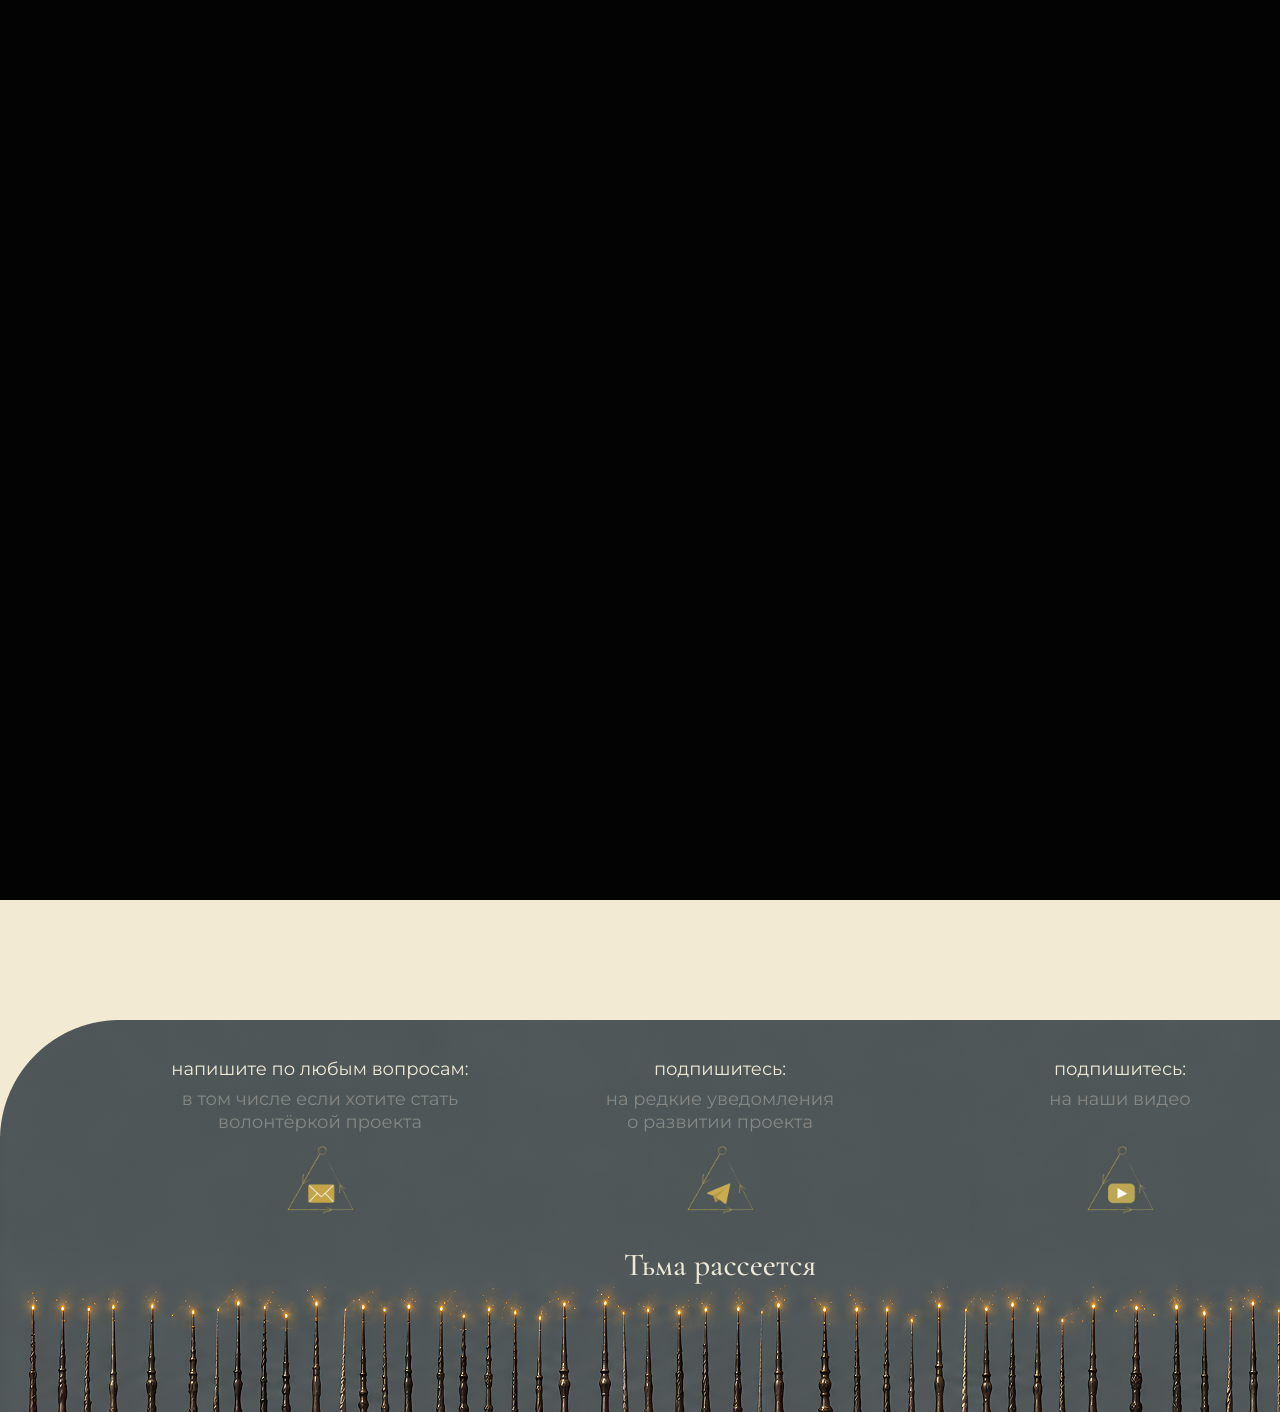
==== index.html @ 14321757 "Add site favicon" ====
<!doctype html>
<html lang="ru">
  <head>
    <meta charset="UTF-8" />
    <meta name="viewport" content="width=device-width, initial-scale=1.0" />
    <link rel="icon" type="image/png" href="./images/favicon.png" />
    <meta
      name="description"
      content="«Тьма рассеется» — просветительский проект о сексуализированном насилии."
    />
    <title>Тьма рассеется</title>
    <script>
      (() => {
        const root = document.documentElement;
        const storageKey = "darkness-disperses:intro-seen";
        const returnFromGuideKey = "darkness-disperses:return-from-guide";
        const reducedMotion = window.matchMedia("(prefers-reduced-motion: reduce)").matches;
        const navigationEntry = performance.getEntriesByType("navigation")[0];
        const isReload = navigationEntry
          ? navigationEntry.type === "reload"
          : performance.navigation?.type === 1;
        let wasShown = false;
        let cameFromGuide = false;
        let hasGuideReturnMarker = false;

        try {
          const referrer = new URL(document.referrer);
          cameFromGuide = !isReload && referrer.pathname.endsWith("/guide.html");
        } catch {
          // Empty or unavailable referrer is fine; the session marker below is the fallback.
        }

        try {
          wasShown = sessionStorage.getItem(storageKey) === "seen";
          hasGuideReturnMarker = sessionStorage.getItem(returnFromGuideKey) === "1";
          sessionStorage.removeItem(returnFromGuideKey);
          sessionStorage.setItem(storageKey, "seen");
        } catch {
          // The intro still works when storage is unavailable.
        }

        const shouldSkipGuideReturn = cameFromGuide || hasGuideReturnMarker;
        const shouldShow = !reducedMotion && !shouldSkipGuideReturn && (isReload || !wasShown);

        if (!shouldShow) {
          return;
        }

        root.classList.add("site-intro-pending", "site-intro-dark");
        window.__siteIntroFallback = window.setTimeout(() => {
          root.classList.remove("site-intro-pending", "site-intro-dark", "site-intro-reveal");
          document.getElementById("site-intro")?.remove();
          document.querySelector(".home-page")?.removeAttribute("inert");
          document.body?.removeAttribute("aria-busy");
        }, 6800);
      })();
    </script>
    <link rel="stylesheet" href="./home.css" />
    <link rel="stylesheet" href="./footer.css" />
  </head>
  <body>
    <div class="site-intro" id="site-intro" aria-hidden="true">
      <div class="site-intro__scene">
        <div class="site-intro__castle site-intro__castle--structure"></div>
        <div class="site-intro__castle site-intro__castle--lights"></div>
        <div class="site-intro__castle site-intro__castle--glow"></div>
      </div>
      <div class="site-intro__lights"></div>
    </div>

    <main class="home-page">
      <section class="home-hero" aria-labelledby="home-title">
        <div class="home-frame">
          <h1 class="home-title" id="home-title">
            <span>Тьма</span>
            <span>рассеется</span>
          </h1>

          <p class="home-subtitle">
            просветительский проект<br />
            о сексуализированном насилии
          </p>

          <p class="home-description">
            Здесь мы собираем полезные материалы для Переживших<br />
            сексуализированное насилие, а в соцсетях создаём контент,<br />
            направленный на борьбу с мифами о насилии
          </p>

          <button
            class="home-site-map collapse-toggle"
            type="button"
            aria-expanded="false"
            aria-controls="home-site-map-panel"
            aria-label="Открыть карту сайта"
            data-expand-label="Открыть карту сайта"
            data-collapse-label="Скрыть карту сайта"
          >
            <span class="home-site-map-label">Открыть карту сайта</span>
            <img
              class="home-site-map-wand"
              src="./images/палочка.png?v=20260713-3"
              alt=""
              aria-hidden="true"
              decoding="async"
            />
          </button>

          <section
            class="home-site-map-section"
            id="home-site-map-panel"
            aria-label="Карта сайта"
            hidden
          >
            <div class="home-site-map-stage">
              <div class="site-map-vertical">
                <img
                  class="site-map-layer site-map-layer-state-1"
                  src="./карта сайта в состоянии 1.png"
                  alt=""
                />
                <img
                  class="site-map-layer site-map-layer-state-2"
                  src="./карта сайта в состоянии 2.png"
                  alt=""
                />
              </div>

              <div class="site-map-horizontal">
                <img
                  class="site-map-layer site-map-layer-state-3"
                  src="./карта сайта в состоянии 3.png"
                  alt=""
                />
                <img
                  class="site-map-layer site-map-layer-state-4"
                  src="./карта сайта в состоянии 4.png"
                  alt=""
                />
              </div>

              <div class="site-map-three" aria-hidden="true">
                <canvas class="site-map-three-canvas"></canvas>
              </div>

              <nav class="site-map-actions" aria-label="Разделы карты сайта">
                <a
                  class="site-map-action site-map-action-primary site-map-action-guide"
                  href="./guide.html"
                >
                  <span class="site-map-action-title">
                    что есть<br />
                    сексуализированное насилие?
                  </span>
                  <span class="site-map-action-list">
                    определение<br />
                    формы<br />
                    подформы<br />
                    контексты
                  </span>
                </a>
                <button
                  class="site-map-action site-map-action-muted site-map-action-answers"
                  type="button"
                  aria-disabled="true"
                  data-site-map-disabled="true"
                >
                  справочник ответов на мифы<br />
                  и обесценивание опыта насилия
                </button>
                <button
                  class="site-map-action site-map-action-muted site-map-action-psychologists"
                  type="button"
                  aria-disabled="true"
                  data-site-map-disabled="true"
                >
                  справочник психологов,<br />
                  работающих с темой насилия
                </button>
                <button
                  class="site-map-action site-map-action-muted site-map-action-organizations"
                  type="button"
                  aria-disabled="true"
                  data-site-map-disabled="true"
                >
                  справочник помогающих<br />
                  организаций
                </button>
                <button
                  class="site-map-action site-map-action-muted site-map-action-test"
                  type="button"
                  aria-disabled="true"
                  data-site-map-disabled="true"
                >
                  тест “а не был ли я насильником?”:<br />
                  рефлексия взрослого человека
                </button>
                <button
                  class="site-map-action site-map-action-muted site-map-action-teachers"
                  type="button"
                  aria-disabled="true"
                  data-site-map-disabled="true"
                >
                  учителям: всё для проведения<br />
                  действительно важного классного часа
                </button>
                <button
                  class="site-map-action site-map-action-muted site-map-action-support-bot"
                  type="button"
                  aria-disabled="true"
                  data-site-map-disabled="true"
                >
                  тг-бот с поддержкой
                </button>
                <button
                  class="site-map-action site-map-action-muted site-map-action-trauma"
                  type="button"
                  aria-disabled="true"
                  data-site-map-disabled="true"
                >
                  к каким последствиям<br />
                  приводит травма насилия?
                </button>
                <button
                  class="site-map-action site-map-action-muted site-map-action-statistics"
                  type="button"
                  aria-disabled="true"
                  data-site-map-disabled="true"
                >
                  визуализация статистики<br />
                  сексуализированного насилия
                </button>
                <button
                  class="site-map-action site-map-action-muted site-map-action-survivors"
                  type="button"
                  aria-disabled="true"
                  data-site-map-disabled="true"
                >
                  обращение<br />
                  к Пережившим насилие
                </button>
              </nav>
            </div>
          </section>
        </div>
      </section>

      <footer class="site-footer" aria-label="Подвал сайта">
        <div class="site-footer-frame">
          <div class="site-footer-columns">
            <section class="site-footer-column" aria-label="Связь с проектом">
              <p class="site-footer-column-title">напишите по любым вопросам:</p>
              <p class="site-footer-column-note">
                в том числе если хотите стать волонтёркой проекта
              </p>
              <span class="site-footer-icon" aria-hidden="true">
                <img
                  class="site-footer-spell"
                  src="./images/элементы подвала/подвал иконка заклинание.png"
                  alt=""
                />
                <img
                  class="site-footer-symbol site-footer-symbol-mail"
                  src="./images/элементы подвала/подвал иконка почта.png"
                  alt=""
                />
              </span>
            </section>

            <section class="site-footer-column" aria-label="Уведомления проекта">
              <p class="site-footer-column-title">подпишитесь:</p>
              <p class="site-footer-column-note">
                на редкие уведомления<br />
                о развитии проекта
              </p>
              <span class="site-footer-icon" aria-hidden="true">
                <img
                  class="site-footer-spell"
                  src="./images/элементы подвала/подвал иконка заклинание.png"
                  alt=""
                />
                <img
                  class="site-footer-symbol site-footer-symbol-telegram"
                  src="./images/элементы подвала/подвал иконка телеграм.png"
                  alt=""
                />
              </span>
            </section>

            <section class="site-footer-column" aria-label="Видео проекта">
              <p class="site-footer-column-title">подпишитесь:</p>
              <p class="site-footer-column-note">на наши видео</p>
              <span class="site-footer-icon" aria-hidden="true">
                <img
                  class="site-footer-spell"
                  src="./images/элементы подвала/подвал иконка заклинание.png"
                  alt=""
                />
                <img
                  class="site-footer-symbol site-footer-symbol-youtube"
                  src="./images/элементы подвала/подвал иконка ютуб.png"
                  alt=""
                />
              </span>
            </section>
          </div>

          <p class="site-footer-signature">Тьма рассеется</p>
        </div>
      </footer>
    </main>
    <script src="./script.js"></script>
    <script src="./site-map-three.bundle.js?v=state5-feedback-1"></script>
  </body>
</html>
---- home.css ----
@font-face {
  font-family: "Cormorant Unicase Local";
  src: url("./fonts/CormorantUnicase-SemiBold.ttf") format("truetype");
  font-weight: 600;
  font-style: normal;
  font-display: swap;
}

@font-face {
  font-family: "Cormorant Garamond Local";
  src: url("./fonts/CormorantGaramond-Bold.ttf") format("truetype");
  font-weight: 700;
  font-style: normal;
  font-display: swap;
}

@font-face {
  font-family: "Cormorant Garamond Local";
  src: url("./fonts/CormorantGaramond-Medium.ttf") format("truetype");
  font-weight: 500;
  font-style: normal;
  font-display: swap;
}

@font-face {
  font-family: "Cormorant Garamond Local";
  src: url("./fonts/CormorantGaramond-SemiBold.ttf") format("truetype");
  font-weight: 600;
  font-style: normal;
  font-display: swap;
}

@font-face {
  font-family: "Montserrat Light Local";
  src: url("./fonts/Montserrat-Light.ttf") format("truetype");
  font-weight: 300;
  font-style: normal;
  font-display: swap;
}

@font-face {
  font-family: "Montserrat Local";
  src: url("./fonts/Montserrat-Regular.ttf") format("truetype");
  font-weight: 400;
  font-style: normal;
  font-display: swap;
}

@font-face {
  font-family: "Montserrat Local";
  src: url("./fonts/Montserrat-Medium.ttf") format("truetype");
  font-weight: 500;
  font-style: normal;
  font-display: swap;
}

@font-face {
  font-family: "Montserrat Local";
  src: url("./fonts/Montserrat-MediumItalic.ttf") format("truetype");
  font-weight: 500;
  font-style: italic;
  font-display: swap;
}

@font-face {
  font-family: "Montserrat Alternates Local";
  src: url("./fonts/MontserratAlternates-Medium.ttf") format("truetype");
  font-weight: 500;
  font-style: normal;
  font-display: swap;
}

:root {
  --home-bg: #f2ead2;
  --home-blue: #3f7e98;
  --home-gold: #bea753;
  --home-text: #46555a;
  --home-frame: 1440px;
  --home-gutter: 100px;
  --home-section-gap: 120px;
  --site-scrollbar-track: #f2ead2;
  --site-scrollbar-thumb: #c6bea0;
  --site-scrollbar-thumb-hover: #c6b365;
  --font-title: "Cormorant Unicase Local", "Cormorant Unicase", Georgia, serif;
  --font-body: "Montserrat Local", Montserrat, Arial, sans-serif;
  --font-subtitle: "Montserrat Light Local", Montserrat, Arial, sans-serif;
}

* {
  box-sizing: border-box;
}

html,
body {
  min-height: 100%;
  margin: 0;
}

html {
  scrollbar-gutter: stable;
}

@supports (-moz-appearance: none) {
  html {
    scrollbar-color: var(--site-scrollbar-thumb) var(--site-scrollbar-track);
    scrollbar-width: thin;
  }
}

::-webkit-scrollbar {
  width: 12px;
  height: 12px;
}

::-webkit-scrollbar-track {
  background: var(--site-scrollbar-track);
}

::-webkit-scrollbar-thumb {
  background: var(--site-scrollbar-thumb);
  background-clip: content-box;
  border: 3px solid var(--site-scrollbar-track);
  border-radius: 999px;
  background-color: var(--site-scrollbar-thumb);
}

::-webkit-scrollbar-thumb:hover,
::-webkit-scrollbar-thumb:active {
  background: var(--site-scrollbar-thumb-hover);
  background-clip: content-box;
  background-color: var(--site-scrollbar-thumb-hover);
}

body {
  min-width: var(--home-frame);
  background-color: var(--home-bg);
  color: var(--home-text);
  text-rendering: geometricPrecision;
}

html.site-intro-pending {
  overflow-x: hidden;
  overflow-y: scroll;
}

html.site-intro-pending body {
  overflow: hidden;
}

html.site-intro-dark,
html.site-intro-dark body {
  background-color: #030403;
  background-image: none;
}

html.site-intro-dark {
  --site-scrollbar-track: #030403;
  --site-scrollbar-thumb: #030403;
  --site-scrollbar-thumb-hover: #030403;
}

html.site-intro-reveal,
html.site-intro-reveal body {
  background-color: #8a8578;
  background-image: none;
}

html.site-intro-reveal {
  --site-scrollbar-track: #8a8578;
  --site-scrollbar-thumb: #797150;
  --site-scrollbar-thumb-hover: #8a7e59;
}

html.site-intro-dark::-webkit-scrollbar-track {
  background: #030403;
}

html.site-intro-dark::-webkit-scrollbar-thumb {
  border-color: #030403;
  background: #030403;
  background-color: #030403;
}

html.site-intro-reveal::-webkit-scrollbar-track {
  background: #8a8578;
}

html.site-intro-reveal::-webkit-scrollbar-thumb {
  border-color: #8a8578;
  background: #797150;
  background-color: #797150;
}

html.site-intro-reveal::-webkit-scrollbar-thumb:hover,
html.site-intro-reveal::-webkit-scrollbar-thumb:active {
  background: #8a7e59;
  background-color: #8a7e59;
}

.site-intro {
  --intro-castle-image: none;
  position: fixed;
  inset: 0;
  z-index: 2147483000;
  display: none;
  overflow: hidden;
  background-color: #030403;
  isolation: isolate;
  opacity: 1;
  overscroll-behavior: contain;
  pointer-events: auto;
  touch-action: none;
  -webkit-backdrop-filter: brightness(0.28) saturate(0.76);
  backdrop-filter: brightness(0.28) saturate(0.76);
  transition:
    -webkit-backdrop-filter 1600ms ease,
    backdrop-filter 1600ms ease,
    background-color 340ms ease,
    opacity 1100ms cubic-bezier(0.22, 0.65, 0.2, 1);
}

.site-intro::before,
.site-intro::after {
  position: absolute;
  inset: 0;
  pointer-events: none;
  content: "";
}

.site-intro::before {
  z-index: 2;
  background:
    radial-gradient(circle at 50% 54%, transparent 22%, rgba(1, 2, 1, 0.28) 62%),
    linear-gradient(rgba(2, 3, 2, 0.36), rgba(2, 3, 2, 0.58));
  opacity: 0.98;
  transition: opacity 1100ms ease;
}

.site-intro::after {
  z-index: 4;
  background:
    radial-gradient(circle at 50% 54%, rgba(255, 226, 158, 0.62), transparent 36%),
    radial-gradient(circle at 50% 54%, rgba(225, 160, 54, 0.36), transparent 66%),
    rgba(222, 161, 68, 0.16);
  filter: blur(0);
  opacity: 0;
  transform: scale(0.72);
  transition:
    filter 1300ms ease,
    opacity 1200ms ease,
    transform 1900ms cubic-bezier(0.18, 0.65, 0.22, 1);
}

html.site-intro-pending .site-intro {
  display: block;
}

.site-intro__scene,
.site-intro__castle {
  position: absolute;
  inset: 0;
}

.site-intro__scene {
  z-index: 1;
  opacity: 1;
  transform: scale(1.012);
  transition:
    filter 1000ms ease,
    opacity 620ms ease,
    transform 3600ms cubic-bezier(0.2, 0.6, 0.2, 1);
}

.site-intro__castle {
  background-image: var(--intro-castle-image);
  background-position: center 52%;
  background-repeat: no-repeat;
  background-size: cover;
  opacity: 0;
  will-change: filter, opacity;
}

.site-intro__castle--structure {
  filter: brightness(0.4) contrast(1.08) saturate(0.76);
  transition:
    filter 1000ms ease,
    opacity 1200ms cubic-bezier(0.2, 0.72, 0.26, 1);
}

.site-intro__castle--lights {
  filter: brightness(0.84) contrast(1.32) saturate(1.16);
  mix-blend-mode: screen;
  transition:
    filter 1000ms ease,
    opacity 1000ms ease;
}

.site-intro__castle--glow {
  filter: blur(5px) brightness(1.02) contrast(1.4) saturate(1.26);
  mix-blend-mode: screen;
  transform: scale(1.006);
  transition:
    filter 1000ms ease,
    opacity 1000ms ease;
}

.site-intro.is-phase-2 .site-intro__castle--structure {
  opacity: 0.32;
}

.site-intro.is-phase-3 .site-intro__castle--structure {
  filter: brightness(0.64) contrast(1.07) saturate(0.82);
  opacity: 0.76;
}

.site-intro.is-phase-3 .site-intro__castle--lights {
  opacity: 0.16;
}

.site-intro.is-phase-4 .site-intro__castle--structure {
  filter: brightness(0.92) contrast(1.04) saturate(0.94);
  opacity: 0.98;
}

.site-intro.is-phase-4 .site-intro__castle--lights {
  opacity: 0.3;
}

.site-intro.is-phase-4 .site-intro__castle--glow {
  opacity: 0.1;
}

.site-intro.is-phase-3::before {
  opacity: 0.68;
}

.site-intro.is-phase-4::before {
  opacity: 0.12;
}

.site-intro.is-scene-fading .site-intro__scene,
.site-intro.is-scene-fading .site-intro__lights {
  opacity: 0;
}

.site-intro.is-home-dimmed {
  background-color: rgba(3, 4, 3, 0);
}

.site-intro.is-home-dimmed::before,
.site-intro.is-home-dimmed::after {
  opacity: 0;
}

.site-intro.is-home-brightening {
  -webkit-backdrop-filter: brightness(1) saturate(1);
  backdrop-filter: brightness(1) saturate(1);
}

.site-intro__lights {
  position: absolute;
  inset: 0;
  z-index: 3;
  opacity: 1;
  transition:
    filter 900ms ease,
    opacity 620ms ease;
}

.site-intro__light {
  position: absolute;
  width: var(--light-size);
  height: var(--light-size);
  border-radius: 50%;
  opacity: 0;
  transform: translate3d(0, 3px, 0) scale(0.42);
  transition:
    opacity 520ms ease var(--light-delay),
    transform 650ms cubic-bezier(0.22, 0.72, 0.32, 1) var(--light-delay);
  will-change: opacity, transform;
}

.site-intro__light::before {
  position: absolute;
  inset: 0;
  border-radius: inherit;
  background: #ffe1a0;
  box-shadow:
    0 0 var(--light-glow-near) rgba(255, 208, 107, 0.82),
    0 0 var(--light-glow-far) rgba(238, 174, 65, 0.34);
  content: "";
  opacity: var(--light-opacity-low);
  animation: site-intro-light-breathe var(--light-duration) ease-in-out
    calc(var(--light-delay) + 520ms) infinite alternate;
}

.site-intro.is-phase-1 .site-intro__light[data-phase="1"],
.site-intro.is-phase-2 .site-intro__light[data-phase="2"],
.site-intro.is-phase-3 .site-intro__light[data-phase="3"],
.site-intro.is-phase-4 .site-intro__light[data-phase="4"] {
  opacity: 1;
  transform: translate3d(var(--light-drift-x), var(--light-drift-y), 0) scale(1);
}

@keyframes site-intro-light-breathe {
  from {
    opacity: var(--light-opacity-low);
    transform: scale(0.88);
  }

  to {
    opacity: var(--light-opacity-high);
    transform: scale(1.1);
  }
}

@media (max-width: 700px) and (orientation: portrait) {
  .site-intro__castle {
    background-position: center;
    background-size: 185vw auto;
  }

  .site-intro::after {
    background:
      radial-gradient(circle at 50% 50%, rgba(255, 226, 158, 0.56), transparent 31%),
      radial-gradient(circle at 50% 50%, rgba(225, 160, 54, 0.3), transparent 58%),
      rgba(222, 161, 68, 0.13);
  }
}

.home-page,
.home-hero {
  min-height: 100vh;
}

.home-page {
  display: flex;
  flex-direction: column;
  row-gap: var(--home-section-gap);
  background-color: var(--home-bg);
  background-image: url("./images/bg-grain.png");
  background-repeat: repeat-y;
  background-position: top center;
  background-size: 100% auto;
}

.home-hero {
  position: relative;
  width: 100%;
  overflow: hidden;
}

.home-frame {
  position: relative;
  display: block;
  width: var(--home-frame);
  min-height: 100vh;
  margin: 0 auto;
  padding: 0 var(--home-gutter);
}

.home-title,
.home-subtitle,
.home-description,
.home-site-map {
  position: absolute;
  margin: 0;
  letter-spacing: 0;
}

.home-title {
  top: 128px;
  left: 120px;
  color: var(--home-gold);
  font-family: var(--font-title);
  font-size: 117px;
  font-weight: 600;
  line-height: 1.04;
  text-transform: uppercase;
}

.home-title span {
  display: block;
}

.home-subtitle {
  top: 298px;
  left: 828px;
  color: var(--home-text);
  font-family: var(--font-body);
  font-size: 24px;
  font-weight: 400;
  line-height: 1.2;
}

.home-description {
  top: 454px;
  left: 120px;
  color: var(--home-text);
  font-family: var(--font-subtitle);
  font-size: 26px;
  font-weight: 300;
  line-height: 1.16;
}

.home-site-map {
  top: 659px;
  left: 120px;
  display: inline-flex;
  align-items: center;
  gap: 12px;
  padding: 0;
  border: 0;
  appearance: none;
  background: transparent;
  color: var(--home-gold);
  cursor: pointer;
  font-family: var(--font-body);
  font-size: 24px;
  font-style: italic;
  font-weight: 400;
  line-height: 1.2;
  text-align: left;
}

.home-site-map-wand {
  display: block;
  flex: 0 0 auto;
  width: 60px;
  height: auto;
  pointer-events: none;
  transform: translateY(-3px);
  transform-origin: 50% 50%;
  animation: home-site-map-wand-pulse 3s ease-in-out infinite;
  will-change: transform;
}

.home-site-map:hover {
  color: #a99345;
}

.home-site-map:focus-visible {
  border-radius: 2px;
  outline: 2px solid var(--home-gold);
  outline-offset: 7px;
}

@keyframes home-site-map-wand-pulse {
  0%,
  100% {
    transform: translateY(-3px) scale(1);
  }

  50% {
    transform: translateY(-3px) scale(1.07);
  }
}

.home-hero.is-site-map-open .home-frame {
  min-height: 1360px;
}

.home-site-map-section {
  position: absolute;
  top: 720px;
  left: 120px;
  right: 120px;
  height: 830px;
  opacity: 0;
  transform: translate3d(0, 18px, 0);
  transition:
    opacity 360ms ease,
    transform 520ms cubic-bezier(0.2, 0.72, 0.2, 1);
}

.home-site-map-section[hidden] {
  display: none;
}

.home-site-map-section.is-open {
  opacity: 1;
  transform: translate3d(0, 0, 0);
}

.home-site-map-stage {
  position: relative;
  width: 100%;
  height: 100%;
  isolation: isolate;
}

.site-map-vertical,
.site-map-horizontal {
  position: absolute;
  left: 50%;
  transform: translateX(-50%);
}

.site-map-vertical {
  top: 0;
  z-index: 2;
  width: 430px;
  aspect-ratio: 970 / 1621;
  filter: drop-shadow(0 20px 28px rgba(71, 54, 27, 0.24));
  opacity: 1;
  transition:
    filter 520ms ease,
    opacity 420ms ease,
    transform 820ms cubic-bezier(0.2, 0.7, 0.2, 1);
}

.site-map-horizontal {
  top: 100px;
  z-index: 3;
  width: 100%;
  max-width: 1219px;
  aspect-ratio: 1219 / 444;
  opacity: 0;
  perspective: 1600px;
  pointer-events: none;
  transition: opacity 220ms ease;
}

.site-map-layer {
  position: absolute;
  inset: 0;
  display: block;
  width: 100%;
  height: 100%;
  user-select: none;
  pointer-events: none;
}

.site-map-layer-state-1,
.site-map-layer-state-2 {
  object-fit: contain;
}

.site-map-layer-state-1 {
  z-index: 1;
}

.site-map-layer-state-2 {
  z-index: 2;
  opacity: 0;
}

.site-map-layer-state-4 {
  z-index: 4;
  object-fit: contain;
  opacity: 0;
}

.home-site-map-section.is-state-three .site-map-vertical,
.home-site-map-section.is-state-four-revealing .site-map-vertical,
.home-site-map-section.is-complete .site-map-vertical {
  opacity: 0;
}

.home-site-map-section.is-state-three .site-map-horizontal,
.home-site-map-section.is-state-four-revealing .site-map-horizontal,
.home-site-map-section.is-complete .site-map-horizontal {
  opacity: 1;
}

.home-site-map-section.is-complete .site-map-layer-state-4 {
  animation: none;
  clip-path: none;
  opacity: 1;
}

.home-site-map-section {
  --site-map-height: 470px;
  --site-map-vertical-width: 282px;
  --site-map-state-3-width: calc(100vw - 4px);
  --site-map-state-4-width: calc(100vw - 4px);
  --site-map-state-2-image: url("./карта сайта в состоянии 2.png");
  --site-map-ink-duration: 1300ms;
  --site-map-flap-duration: 1900ms;
  --site-map-three-overscan-x: clamp(120px, 12vw, 260px);
  --site-map-three-overscan-y: 160px;
  --site-map-final-ink-duration: 900ms;
  left: 0;
  right: 0;
  height: 530px;
}

.home-site-map-stage {
  perspective: 1600px;
  perspective-origin: 50% 45%;
}

.site-map-vertical,
.site-map-horizontal,
.site-map-three {
  position: absolute;
  top: 0;
  left: 50%;
  transform: translateX(-50%);
}

.site-map-vertical {
  width: var(--site-map-vertical-width);
  height: var(--site-map-height);
  aspect-ratio: auto;
  overflow: visible;
}

.site-map-vertical::after {
  position: absolute;
  inset: -4% -13%;
  z-index: 3;
  background:
    radial-gradient(ellipse at 50% 52%, rgba(108, 67, 24, 0.24), transparent 26%),
    linear-gradient(90deg, transparent 32%, rgba(68, 39, 12, 0.34), transparent 68%);
  filter: blur(13px);
  opacity: 0;
  mix-blend-mode: multiply;
  pointer-events: none;
  content: "";
}

.site-map-horizontal {
  z-index: 1;
  width: var(--site-map-state-4-width);
  max-width: none;
  height: var(--site-map-height);
  aspect-ratio: auto;
  perspective: none;
  transition: opacity 320ms ease;
}

.site-map-layer {
  inset: auto;
  top: 0;
  left: 0;
}

.site-map-layer-state-1,
.site-map-layer-state-2 {
  width: 100%;
  height: 100%;
  object-fit: fill;
}

.site-map-layer-state-3 {
  z-index: 1;
  left: 50%;
  width: var(--site-map-state-3-width);
  height: var(--site-map-height);
  object-fit: fill;
  opacity: 0;
  transform: translateX(-50%);
}

.site-map-layer-state-4 {
  z-index: 2;
  width: var(--site-map-state-4-width);
  height: var(--site-map-height);
  object-fit: fill;
  opacity: 0;
}

.site-map-three {
  z-index: 4;
  top: calc(-1 * var(--site-map-three-overscan-y));
  width: calc(var(--site-map-state-3-width) + (var(--site-map-three-overscan-x) * 2));
  height: calc(var(--site-map-height) + (var(--site-map-three-overscan-y) * 2));
  opacity: 0;
  pointer-events: none;
  transition: opacity 120ms ease;
}

.site-map-three-canvas {
  display: block;
  width: 100%;
  height: 100%;
}

.site-map-actions {
  position: absolute;
  top: 0;
  left: 50%;
  z-index: 7;
  width: var(--site-map-state-4-width);
  height: var(--site-map-height);
  opacity: 0;
  pointer-events: none;
  transform: translateX(-50%);
}

.site-map-action {
  position: absolute;
  display: flex;
  align-items: center;
  justify-content: center;
  margin: 0;
  padding: 5px 16px 6px;
  border: 1.5px solid currentColor;
  border-radius: 999px;
  appearance: none;
  background:
    linear-gradient(135deg, rgba(255, 255, 255, 0.14), rgba(255, 236, 162, 0.04)),
    rgba(91, 78, 42, 0.26);
  box-shadow:
    inset 0 1px 0 rgba(255, 255, 255, 0.22),
    inset 0 -14px 22px rgba(72, 58, 28, 0.1),
    0 8px 18px rgba(50, 35, 12, 0.12);
  color: rgba(255, 236, 162, 0.68);
  font-family: var(--font-body);
  font-size: clamp(12px, 1.05vw, 16px);
  font-style: italic;
  font-weight: 500;
  line-height: 1.03;
  letter-spacing: 0;
  text-align: center;
  text-decoration: none;
  text-shadow: 0 1px 4px rgba(64, 42, 14, 0.28);
  white-space: normal;
  opacity: 0;
  overflow: hidden;
  transform: translate3d(0, 10px, 0) scale(0.96);
  filter: blur(5px);
  backdrop-filter: blur(7px) saturate(1.24);
  -webkit-backdrop-filter: blur(7px) saturate(1.24);
  user-select: none;
}

.site-map-action::before {
  position: absolute;
  inset: 1px;
  border-radius: inherit;
  background:
    linear-gradient(160deg, rgba(255, 255, 255, 0.28), transparent 38%),
    radial-gradient(ellipse at 50% 0%, rgba(255, 255, 255, 0.25), transparent 58%);
  opacity: 0.72;
  pointer-events: none;
  content: "";
}

.site-map-action-primary {
  flex-direction: column;
  row-gap: 3px;
  padding: 10px 22px 12px;
  background:
    linear-gradient(135deg, rgba(255, 255, 255, 0.25), rgba(205, 238, 136, 0.12)),
    rgba(102, 122, 58, 0.5);
  color: #d8f58a;
  font-size: clamp(13px, 1.1vw, 17px);
  line-height: 1.04;
  box-shadow:
    inset 0 1px 0 rgba(255, 255, 255, 0.42),
    inset 0 -24px 28px rgba(96, 74, 25, 0.16),
    0 12px 28px rgba(50, 35, 12, 0.2);
}

.site-map-action-title,
.site-map-action-list {
  position: relative;
  z-index: 1;
  display: block;
}

.site-map-action-list {
  margin-top: 4px;
}

.site-map-action-muted {
  cursor: default;
}

.site-map-action-primary:hover {
  background:
    linear-gradient(135deg, rgba(255, 255, 255, 0.32), rgba(205, 238, 136, 0.18)),
    rgba(113, 136, 64, 0.56);
  box-shadow:
    inset 0 1px 0 rgba(255, 255, 255, 0.46),
    inset 0 -24px 28px rgba(52, 78, 26, 0.13),
    0 14px 31px rgba(38, 55, 24, 0.22);
}

.site-map-action-primary:focus-visible {
  outline: 2px solid #d8f58a;
  outline-offset: 5px;
}

.site-map-action-guide {
  top: 41.4%;
  left: 5.1%;
  width: 22.9%;
  height: 27%;
}

.site-map-action-answers {
  top: 27.2%;
  left: 36.8%;
  width: 22.35%;
  height: 9.9%;
}

.site-map-action-psychologists {
  top: 10.8%;
  left: 53.2%;
  width: 20.8%;
  height: 9.9%;
}

.site-map-action-organizations {
  top: 19.8%;
  left: 78%;
  width: 17.95%;
  height: 9.9%;
}

.site-map-action-test {
  top: 37.3%;
  left: 63.4%;
  width: 23.45%;
  height: 9.9%;
}

.site-map-action-teachers {
  top: 51.7%;
  left: 42.3%;
  width: 26.75%;
  height: 9.9%;
}

.site-map-action-support-bot {
  top: calc(79.1% - 60px);
  left: calc(35% + 45px);
  width: 18%;
  height: 9.9%;
}

.site-map-action-trauma {
  top: 63.2%;
  left: 73.6%;
  width: 18.45%;
  height: 9.9%;
}

.site-map-action-statistics {
  top: calc(79.1% + 12px);
  left: calc(54.8% + 20px);
  width: 21%;
  height: 9.9%;
}

.site-map-action-survivors {
  top: 79.1%;
  left: 80.4%;
  width: 17.95%;
  height: 9.9%;
}

.home-site-map-section.is-state-two-revealing .site-map-layer-state-2 {
  -webkit-mask-image:
    radial-gradient(ellipse at center, #000 0%, #000 20%, transparent 62%),
    radial-gradient(ellipse at center, #000 0%, #000 24%, transparent 66%),
    radial-gradient(ellipse at center, #000 0%, #000 18%, transparent 58%),
    linear-gradient(90deg, transparent 0%, #000 28%, #000 72%, transparent 100%);
  -webkit-mask-position: 50% 18%, 50% 52%, 50% 82%, 50% 50%;
  -webkit-mask-repeat: no-repeat;
  mask-image:
    radial-gradient(ellipse at center, #000 0%, #000 20%, transparent 62%),
    radial-gradient(ellipse at center, #000 0%, #000 24%, transparent 66%),
    radial-gradient(ellipse at center, #000 0%, #000 18%, transparent 58%),
    linear-gradient(90deg, transparent 0%, #000 28%, #000 72%, transparent 100%);
  mask-position: 50% 18%, 50% 52%, 50% 82%, 50% 50%;
  mask-repeat: no-repeat;
  animation: site-map-ink-reveal-vertical var(--site-map-ink-duration)
    cubic-bezier(0.18, 0.72, 0.16, 1) forwards;
}

.home-site-map-section.is-state-two-revealing .site-map-vertical::after {
  animation: site-map-ink-haze var(--site-map-ink-duration)
    cubic-bezier(0.18, 0.72, 0.16, 1) forwards;
}

.home-site-map-section.is-state-two-complete .site-map-layer-state-2 {
  animation: none;
  clip-path: none;
  filter: none;
  -webkit-mask-image: none;
  mask-image: none;
  opacity: 1;
}

.home-site-map-section.is-flap-opening .site-map-vertical,
.home-site-map-section.is-state-three .site-map-vertical,
.home-site-map-section.is-state-four-revealing .site-map-vertical,
.home-site-map-section.is-complete .site-map-vertical {
  opacity: 0;
}

.home-site-map-section.is-flap-opening .site-map-horizontal,
.home-site-map-section.is-state-three .site-map-horizontal,
.home-site-map-section.is-state-four-revealing .site-map-horizontal,
.home-site-map-section.is-complete .site-map-horizontal {
  opacity: 1;
}

.home-site-map-section.is-state-three .site-map-layer-state-3,
.home-site-map-section.is-state-four-revealing .site-map-layer-state-3,
.home-site-map-section.is-complete .site-map-layer-state-3 {
  opacity: 1;
}

.home-site-map-section.is-flap-opening .site-map-layer-state-3 {
  animation: none;
  opacity: 0;
}

.home-site-map-section.is-flap-opening .site-map-three {
  opacity: 1;
}

.home-site-map-section.is-state-four-revealing .site-map-layer-state-4 {
  -webkit-mask-image:
    radial-gradient(ellipse at center, #000 0%, #000 22%, transparent 64%),
    radial-gradient(ellipse at center, #000 0%, #000 16%, transparent 56%),
    radial-gradient(ellipse at center, #000 0%, #000 18%, transparent 58%),
    linear-gradient(90deg, transparent 0%, #000 24%, #000 76%, transparent 100%);
  -webkit-mask-position: 50% 50%, 47% 34%, 54% 66%, 50% 50%;
  -webkit-mask-repeat: no-repeat;
  mask-image:
    radial-gradient(ellipse at center, #000 0%, #000 22%, transparent 64%),
    radial-gradient(ellipse at center, #000 0%, #000 16%, transparent 56%),
    radial-gradient(ellipse at center, #000 0%, #000 18%, transparent 58%),
    linear-gradient(90deg, transparent 0%, #000 24%, #000 76%, transparent 100%);
  mask-position: 50% 50%, 47% 34%, 54% 66%, 50% 50%;
  mask-repeat: no-repeat;
  animation: site-map-ink-reveal-horizontal var(--site-map-final-ink-duration)
    cubic-bezier(0.2, 0.72, 0.16, 1) forwards;
}

.home-site-map-section.is-state-five-revealing .site-map-actions,
.home-site-map-section.is-state-five .site-map-actions {
  opacity: 1;
  pointer-events: auto;
}

.home-site-map-section.is-state-five-revealing .site-map-action {
  animation: site-map-action-reveal 640ms cubic-bezier(0.2, 0.76, 0.2, 1)
    forwards;
}

.home-site-map-section.is-state-five .site-map-action {
  opacity: 1;
  transform: none;
  filter: none;
}

.site-map-action.is-denied {
  animation: site-map-action-denied 420ms cubic-bezier(0.36, 0.07, 0.19, 0.97);
}

@keyframes site-map-ink-haze {
  0% {
    opacity: 0;
    transform: scaleX(0.02);
  }

  36% {
    opacity: 0.62;
    transform: scaleX(0.26);
  }

  70% {
    opacity: 0.34;
    transform: scaleX(0.86);
  }

  100% {
    opacity: 0;
    transform: scaleX(1.08);
  }
}

@keyframes site-map-action-reveal {
  0% {
    opacity: 0;
    transform: translate3d(0, 8px, 0) scale(0.98);
    filter: blur(5px);
  }

  70% {
    opacity: 0.84;
    transform: translate3d(0, 1px, 0) scale(0.995);
    filter: blur(1px);
  }

  100% {
    opacity: 1;
    transform: none;
    filter: none;
  }
}

@keyframes site-map-action-denied {
  0%,
  100% {
    transform: translateX(0);
  }

  18% {
    transform: translateX(-7px);
  }

  34% {
    transform: translateX(6px);
  }

  50% {
    transform: translateX(-5px);
  }

  66% {
    transform: translateX(4px);
  }

  82% {
    transform: translateX(-2px);
  }
}

.home-site-map-section.is-complete .site-map-layer-state-4 {
  -webkit-mask-image: none;
  mask-image: none;
}

@keyframes site-map-ink-reveal-vertical {
  0% {
    -webkit-mask-size: 2.4% 12%, 3% 18%, 2.4% 12%, 1.2% 100%;
    mask-size: 2.4% 12%, 3% 18%, 2.4% 12%, 1.2% 100%;
    filter: blur(7px) saturate(0.7);
    opacity: 0;
  }

  24% {
    -webkit-mask-size: 14% 34%, 19% 54%, 15% 34%, 10% 100%;
    mask-size: 14% 34%, 19% 54%, 15% 34%, 10% 100%;
    filter: blur(4px) saturate(0.84);
    opacity: 0.58;
  }

  50% {
    -webkit-mask-size: 44% 58%, 58% 88%, 42% 62%, 38% 106%;
    mask-size: 44% 58%, 58% 88%, 42% 62%, 38% 106%;
    filter: blur(2px) saturate(0.96);
    opacity: 0.88;
  }

  78% {
    -webkit-mask-size: 98% 86%, 112% 124%, 96% 86%, 90% 112%;
    mask-size: 98% 86%, 112% 124%, 96% 86%, 90% 112%;
    filter: blur(0.8px) saturate(1);
    opacity: 1;
  }

  100% {
    -webkit-mask-size: 130% 120%, 142% 150%, 130% 120%, 116% 120%;
    mask-size: 130% 120%, 142% 150%, 130% 120%, 116% 120%;
    filter: blur(0);
    opacity: 1;
  }
}

@keyframes site-map-ink-reveal-horizontal {
  0% {
    -webkit-mask-size: 2% 42%, 2% 30%, 2% 34%, 1.4% 100%;
    mask-size: 2% 42%, 2% 30%, 2% 34%, 1.4% 100%;
    filter: blur(7px) saturate(0.76);
    opacity: 0;
  }

  32% {
    -webkit-mask-size: 22% 82%, 20% 58%, 25% 64%, 18% 108%;
    mask-size: 22% 82%, 20% 58%, 25% 64%, 18% 108%;
    filter: blur(3px) saturate(0.9);
    opacity: 0.72;
  }

  66% {
    -webkit-mask-size: 72% 124%, 66% 86%, 76% 94%, 66% 116%;
    mask-size: 72% 124%, 66% 86%, 76% 94%, 66% 116%;
    filter: blur(1px) saturate(1);
    opacity: 0.96;
  }

  100% {
    -webkit-mask-size: 124% 148%, 118% 120%, 126% 124%, 112% 124%;
    mask-size: 124% 148%, 118% 120%, 126% 124%, 112% 124%;
    filter: blur(0);
    opacity: 1;
  }
}

@media (prefers-reduced-motion: reduce) {
  *,
  *::before,
  *::after {
    scroll-behavior: auto !important;
  }

  .site-intro {
    display: none !important;
    transition: none;
  }

  .site-intro::before,
  .site-intro::after,
  .site-intro__lights {
    transition: none;
  }

  .site-intro__light,
  .site-intro__light::before {
    animation: none;
  }

  .home-site-map-wand {
    animation: none;
    transform: translateY(-3px);
  }

  .home-site-map-section,
  .site-map-vertical,
  .site-map-vertical::after,
  .site-map-horizontal,
  .site-map-three,
  .site-map-three-canvas,
  .site-map-actions,
  .site-map-action,
  .site-map-action::before,
  .site-map-layer {
    animation: none !important;
    transition: none !important;
  }

  .home-site-map-section.is-open .site-map-vertical,
  .home-site-map-section.is-open .site-map-layer-state-2 {
    opacity: 0;
  }

  .home-site-map-section.is-open .site-map-horizontal,
  .home-site-map-section.is-open .site-map-layer-state-3,
  .home-site-map-section.is-open .site-map-layer-state-4,
  .home-site-map-section.is-open .site-map-actions,
  .home-site-map-section.is-open .site-map-action {
    filter: none;
    opacity: 1;
    transform: none;
  }

  .home-site-map-section.is-open .site-map-actions {
    pointer-events: auto;
  }

  .home-site-map-section.is-open .site-map-layer-state-4 {
    clip-path: none;
  }

  .home-site-map-section.is-open .site-map-three {
    opacity: 0;
  }
}
---- footer.css ----
@font-face {
  font-family: "Site Footer Montserrat";
  src: url("./fonts/Montserrat-Regular.ttf") format("truetype");
  font-weight: 400;
  font-style: normal;
  font-display: swap;
}

@font-face {
  font-family: "Site Footer Cormorant";
  src: url("./fonts/CormorantGaramond-Medium.ttf") format("truetype");
  font-weight: 500;
  font-style: normal;
  font-display: swap;
}

.site-footer {
  --site-footer-frame: 1440px;
  --site-footer-cream: #eee9d6;
  --site-footer-muted: #858883;
  width: 100%;
  height: 392px;
  background-image: url("./images/элементы подвала/подвал фон.png");
  background-repeat: no-repeat;
  background-position: top center;
  background-size: 100% 100%;
}

.site-footer-frame {
  position: relative;
  width: var(--site-footer-frame);
  height: 392px;
  margin: 0 auto;
  overflow: hidden;
}

.site-footer-columns {
  position: absolute;
  top: 40px;
  left: 120px;
  display: grid;
  grid-template-columns: repeat(3, 400px);
  width: 1200px;
}

.site-footer-column {
  display: grid;
  grid-template-rows: 20px 50px 84px;
  justify-items: center;
  row-gap: 8px;
  min-width: 0;
}

.site-footer-column p {
  width: 300px;
  margin: 0;
  font-family: "Site Footer Montserrat", Montserrat, Arial, sans-serif;
  font-size: 18px;
  font-weight: 400;
  letter-spacing: 0;
  text-align: center;
}

.site-footer-column-title {
  grid-row: 1;
  color: var(--site-footer-cream);
  line-height: 1;
}

.site-footer-column-note {
  grid-row: 2;
  color: var(--site-footer-muted);
  line-height: 1.3;
}

.site-footer-icon {
  position: relative;
  grid-row: 3;
  display: block;
  width: 83px;
  height: 84px;
  transform: scale(0.8);
  transform-origin: top center;
}

.site-footer-spell,
.site-footer-symbol {
  position: absolute;
  display: block;
}

.site-footer-spell {
  top: 0;
  left: 0;
  width: 83px;
  height: 84px;
}

.site-footer-symbol-mail {
  top: 48px;
  left: 26px;
  width: 33px;
  height: 23px;
}

.site-footer-symbol-telegram {
  top: 46px;
  left: 24px;
  width: 30px;
  height: 27px;
}

.site-footer-symbol-youtube {
  top: 47px;
  left: 26px;
  width: 34px;
  height: 25px;
}

.site-footer-signature {
  position: absolute;
  top: 230px;
  left: 50%;
  width: max-content;
  margin: 0;
  color: var(--site-footer-cream);
  font-family: "Site Footer Cormorant", serif;
  font-size: 32px;
  font-weight: 500;
  line-height: 1;
  letter-spacing: 0;
  text-align: center;
  transform: translateX(-50%);
  white-space: nowrap;
}
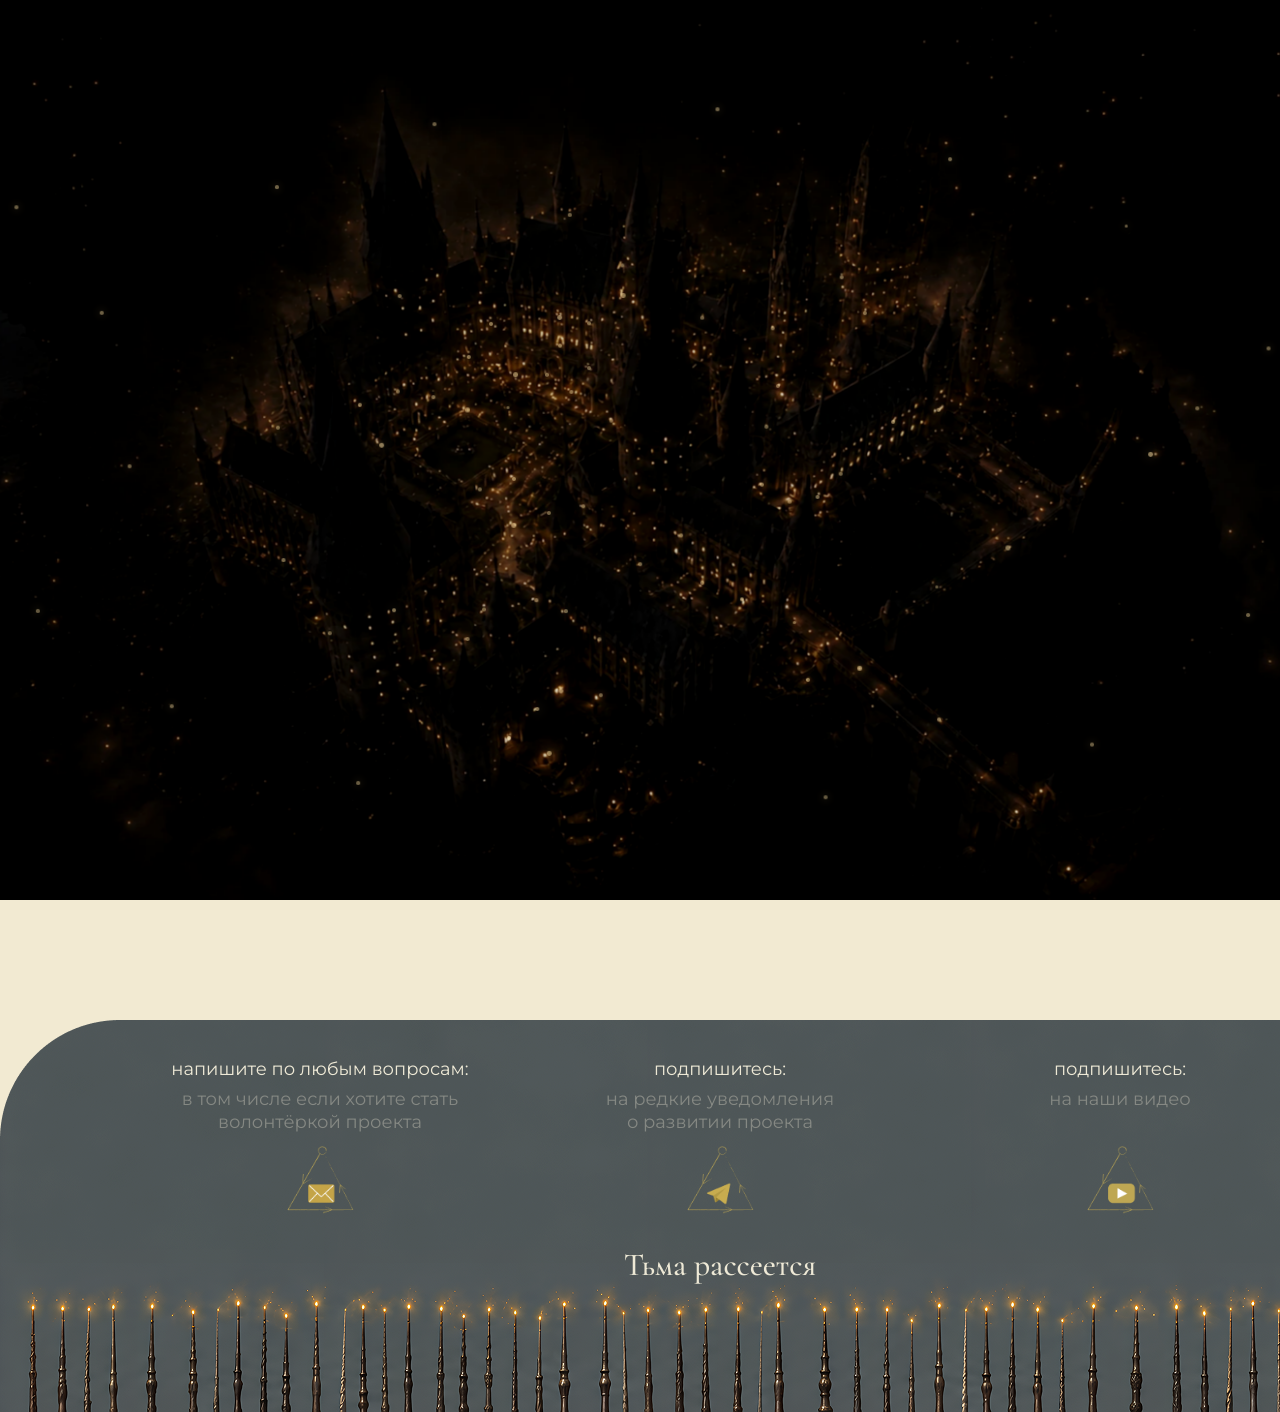
==== commit 4596317e: "Update site favicon" ====
--- a/index.html
+++ b/index.html
@@ -3,7 +3,7 @@
   <head>
     <meta charset="UTF-8" />
     <meta name="viewport" content="width=device-width, initial-scale=1.0" />
-    <link rel="icon" type="image/png" href="./images/favicon.png" />
+    <link rel="icon" type="image/png" href="./images/favicon.png?v=3" />
     <meta
       name="description"
       content="«Тьма рассеется» — просветительский проект о сексуализированном насилии."
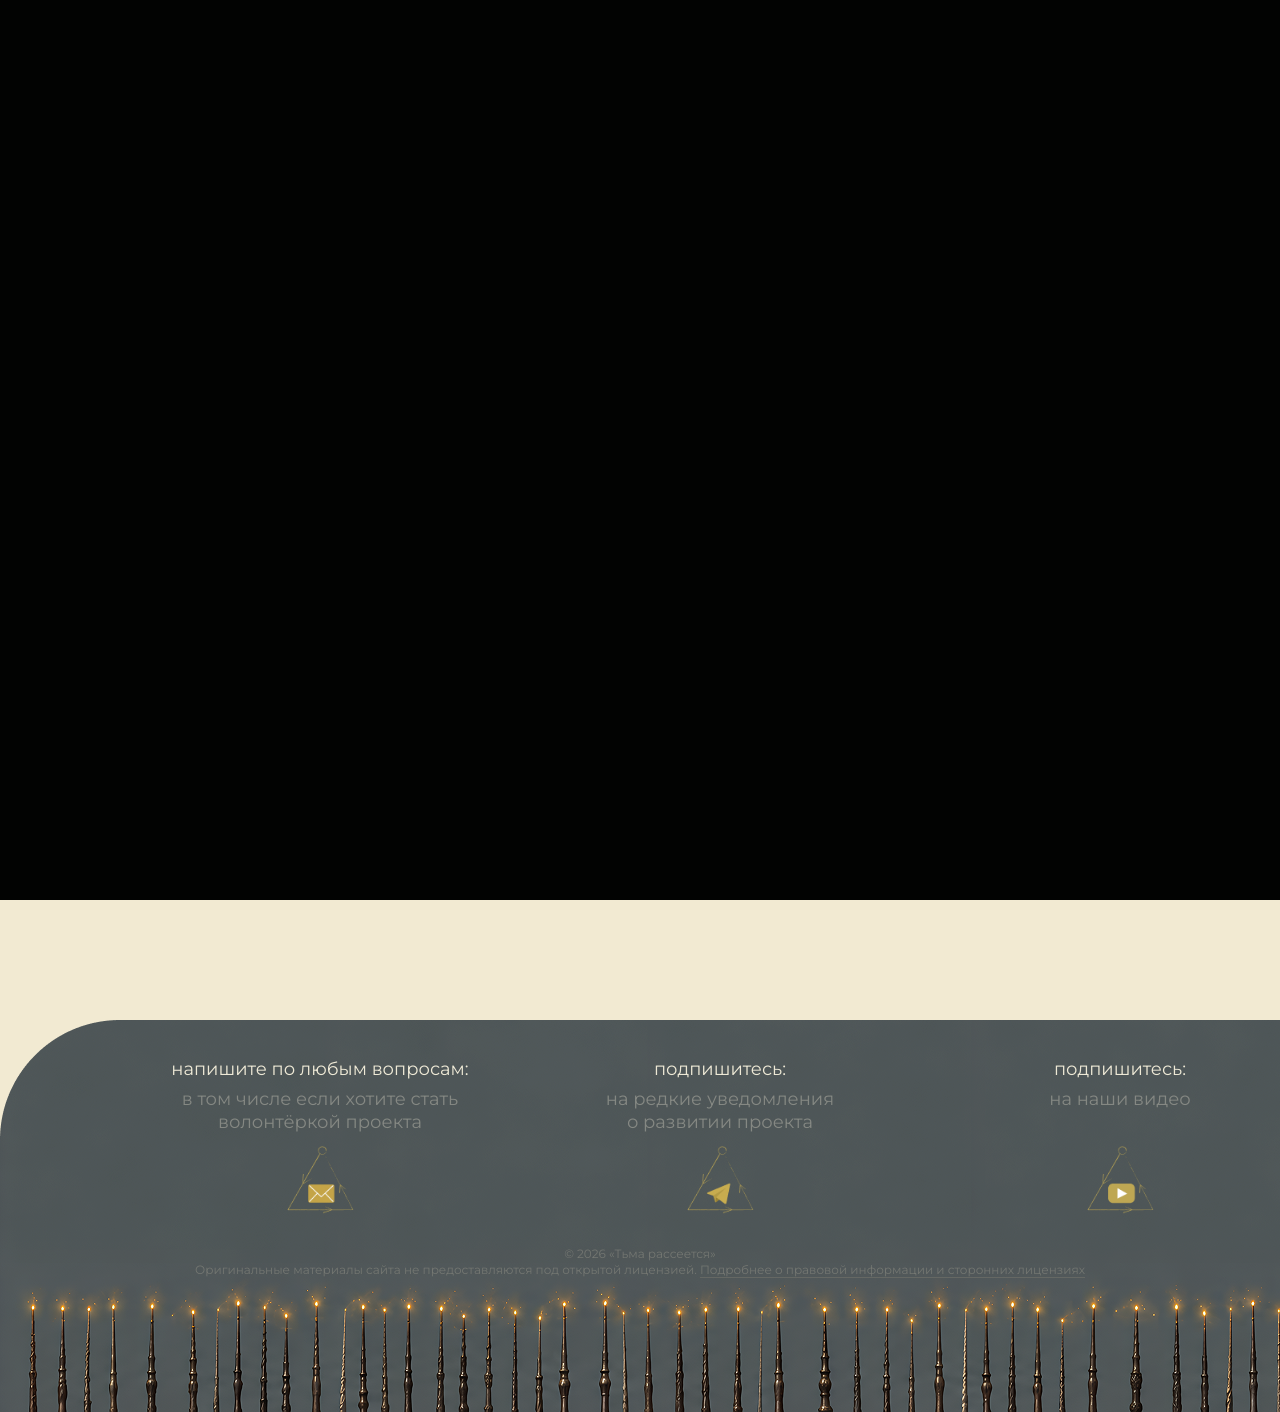
==== commit 4122c88e: "Publish trigger warning and legal information" ====
--- a/index.html
+++ b/index.html
@@ -305,10 +305,55 @@
             </section>
           </div>
 
-          <p class="site-footer-signature">Тьма рассеется</p>
+          <p class="site-footer-legal">
+            <span class="site-footer-legal-line">© 2026 «Тьма рассеется»</span>
+            <span class="site-footer-legal-line">
+              Оригинальные материалы сайта не предоставляются под открытой лицензией.
+              <a class="site-footer-legal-link" href="./legal.html" data-legal-dialog-open>
+                Подробнее о правовой информации и сторонних лицензиях
+              </a>
+            </span>
+          </p>
         </div>
       </footer>
     </main>
+
+    <dialog class="legal-dialog" id="legal-dialog" aria-labelledby="legal-dialog-title">
+      <article class="legal-document">
+        <form method="dialog">
+          <button class="legal-dialog-close" type="submit" aria-label="Закрыть">
+            <span aria-hidden="true">×</span>
+          </button>
+        </form>
+        <h2 id="legal-dialog-title">Авторские права</h2>
+        <p class="legal-copyright">© 2026 «Тьма рассеется».</p>
+        <p>
+          Если для конкретного материала прямо не указано иное, оригинальные тексты, иллюстрации,
+          дизайн и программный код проекта «Тьма рассеется» не предоставляются под открытой
+          лицензией.
+        </p>
+        <p>
+          Размещение ссылок на страницы сайта и цитирование материалов с указанием источника
+          допускаются в пределах, предусмотренных применимым законодательством.
+        </p>
+        <p>
+          Копирование сайта целиком, публикация его копии, переработка или распространение
+          существенных частей оригинальных материалов требуют предварительного разрешения
+          правообладателя, кроме случаев, прямо допускаемых законом.
+        </p>
+        <p>
+          Файлы, специально размещённые на сайте для скачивания, можно загружать для ознакомления.
+          Возможность скачивания сама по себе не означает разрешения на их повторную публикацию,
+          переработку или распространение, если иное прямо не указано.
+        </p>
+        <h2>Сторонние компоненты</h2>
+        <p>
+          Шрифты Cormorant, Montserrat и Montserrat Alternates, библиотека Three.js и другие
+          отдельно обозначенные сторонние компоненты используются по условиям собственных лицензий.
+          Сведения об их авторах и условиях использования приведены в разделе «Сторонние лицензии».
+        </p>
+      </article>
+    </dialog>
     <script src="./script.js"></script>
     <script src="./site-map-three.bundle.js?v=state5-feedback-1"></script>
   </body>
--- a/footer.css
+++ b/footer.css
@@ -7,8 +7,8 @@
 }
 
 @font-face {
-  font-family: "Site Footer Cormorant";
-  src: url("./fonts/CormorantGaramond-Medium.ttf") format("truetype");
+  font-family: "Site Footer Montserrat";
+  src: url("./fonts/Montserrat-Medium.ttf") format("truetype");
   font-weight: 500;
   font-style: normal;
   font-display: swap;
@@ -117,19 +117,218 @@
   height: 25px;
 }
 
-.site-footer-signature {
+.site-footer-legal {
   position: absolute;
-  top: 230px;
+  top: 227px;
   left: 50%;
-  width: max-content;
+  width: 1100px;
   margin: 0;
-  color: var(--site-footer-cream);
-  font-family: "Site Footer Cormorant", serif;
-  font-size: 32px;
-  font-weight: 500;
-  line-height: 1;
+  color: #747772;
+  font-family: "Site Footer Montserrat", Montserrat, Arial, sans-serif;
+  font-size: 12px;
+  font-weight: 400;
+  line-height: 1.35;
   letter-spacing: 0;
   text-align: center;
   transform: translateX(-50%);
-  white-space: nowrap;
-}
+}
+
+.site-footer-legal-line {
+  display: block;
+}
+
+.site-footer-legal-link {
+  color: inherit;
+  text-decoration-color: #656864;
+  text-decoration-thickness: 1px;
+  text-underline-offset: 3px;
+}
+
+.site-footer-legal-link:hover {
+  color: #92958f;
+}
+
+.site-footer-legal-link:focus-visible,
+.legal-dialog-close:focus-visible,
+.legal-page-back:focus-visible {
+  outline: 2px solid #aaa996;
+  outline-offset: 4px;
+}
+
+.legal-dialog {
+  width: min(760px, calc(100vw - 32px));
+  max-height: calc(100dvh - 32px);
+  padding: 0;
+  overflow: hidden;
+  color: #30332f;
+  background: #eee9d6;
+  border: 1px solid #a9a792;
+  border-radius: 3px;
+  box-shadow: 0 24px 80px rgb(0 0 0 / 45%);
+}
+
+.legal-dialog::backdrop {
+  background: rgb(16 18 17 / 76%);
+  backdrop-filter: blur(2px);
+}
+
+.legal-document {
+  position: relative;
+  box-sizing: border-box;
+  font-family: "Site Footer Montserrat", Montserrat, Arial, sans-serif;
+}
+
+.legal-dialog .legal-document {
+  max-height: calc(100dvh - 34px);
+  padding: 44px 52px 48px;
+  overflow-y: auto;
+}
+
+.legal-document h1,
+.legal-document h2,
+.legal-document p {
+  margin-top: 0;
+}
+
+.legal-document h1,
+.legal-document h2 {
+  color: #292c29;
+  font-family: "Site Footer Montserrat", Montserrat, Arial, sans-serif;
+  font-weight: 500;
+}
+
+.legal-document h1 {
+  margin-bottom: 30px;
+  font-size: 38px;
+  line-height: 1.1;
+}
+
+.legal-document h2 {
+  margin-bottom: 18px;
+  font-size: 30px;
+  line-height: 1.15;
+}
+
+.legal-document h2:not(:first-of-type) {
+  margin-top: 36px;
+}
+
+.legal-document p {
+  margin-bottom: 16px;
+  font-size: 15px;
+  line-height: 1.65;
+}
+
+.legal-document p:last-child {
+  margin-bottom: 0;
+}
+
+.legal-copyright {
+  color: #5d605a;
+}
+
+.legal-dialog-close {
+  position: absolute;
+  z-index: 1;
+  top: 16px;
+  right: 18px;
+  display: grid;
+  width: 34px;
+  height: 34px;
+  padding: 0;
+  color: #5d605a;
+  font:
+    28px/1 Arial,
+    sans-serif;
+  cursor: pointer;
+  background: transparent;
+  border: 0;
+  border-radius: 50%;
+  place-items: center;
+}
+
+.legal-dialog-close:hover {
+  color: #292c29;
+  background: rgb(41 44 41 / 8%);
+}
+
+.legal-page-body {
+  margin: 0;
+}
+
+.legal-page {
+  box-sizing: border-box;
+  min-height: 100vh;
+  padding: 56px 24px;
+  color: #30332f;
+  background: #1d211f;
+}
+
+.legal-document--page {
+  box-sizing: border-box;
+  width: min(820px, 100%);
+  margin: 0 auto;
+  padding: 56px 64px 64px;
+  background: #eee9d6;
+  border: 1px solid #a9a792;
+  border-radius: 3px;
+  box-shadow: 0 24px 80px rgb(0 0 0 / 35%);
+}
+
+.legal-page-back {
+  display: inline-block;
+  margin-bottom: 32px;
+  color: #5d605a;
+  font-size: 14px;
+  text-decoration-thickness: 1px;
+  text-underline-offset: 3px;
+}
+
+@media (max-width: 1439px) {
+  .site-footer-legal {
+    left: 50vw;
+    width: calc(100vw - 48px);
+  }
+}
+
+@media (max-width: 700px) {
+  .site-footer-legal {
+    top: 217px;
+    width: calc(100vw - 24px);
+    font-size: 10.5px;
+    line-height: 1.5;
+  }
+
+  .legal-dialog {
+    width: calc(100vw - 20px);
+    max-height: calc(100dvh - 20px);
+  }
+
+  .legal-dialog .legal-document {
+    max-height: calc(100dvh - 22px);
+    padding: 48px 24px 32px;
+  }
+
+  .legal-document h1 {
+    font-size: 32px;
+  }
+
+  .legal-document h2 {
+    font-size: 27px;
+  }
+
+  .legal-document p {
+    font-size: 14px;
+  }
+
+  .legal-page {
+    padding: 0;
+  }
+
+  .legal-document--page {
+    min-height: 100vh;
+    padding: 36px 24px 48px;
+    border: 0;
+    border-radius: 0;
+  }
+}
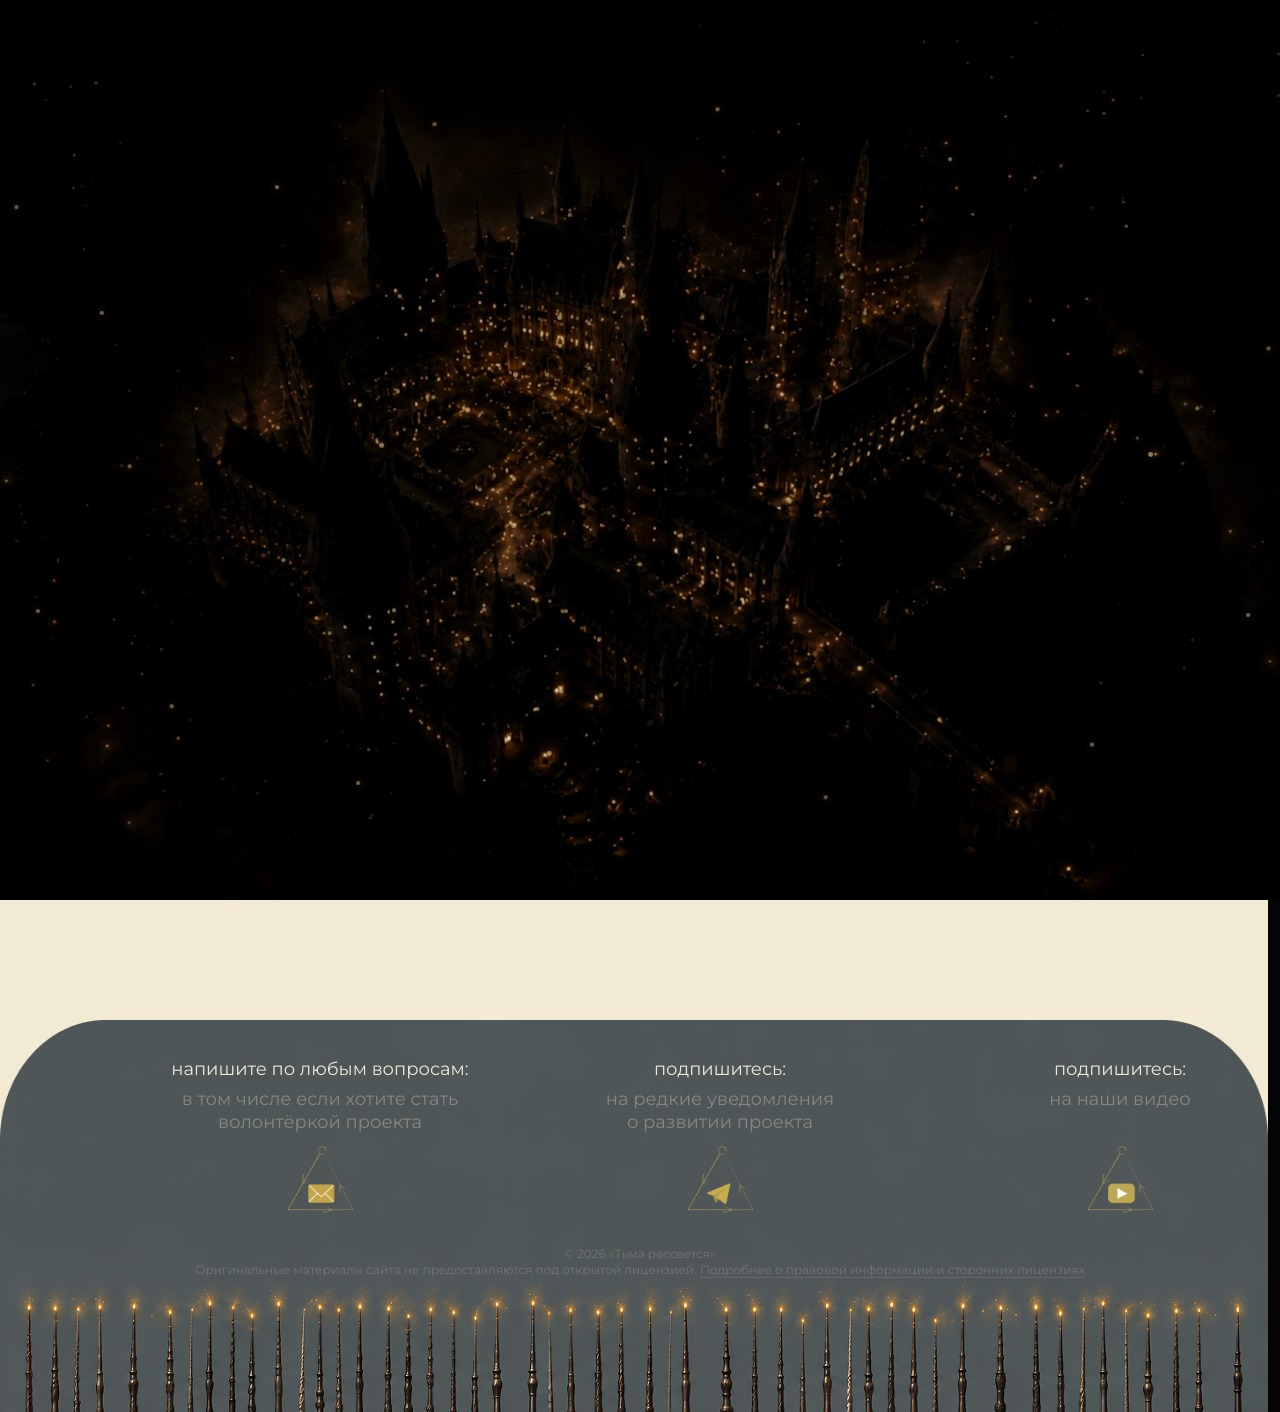
==== commit d00f273d: "Адаптировать карту и подвал для мобильных экранов" ====
--- a/index.html
+++ b/index.html
@@ -114,29 +114,113 @@
           >
             <div class="home-site-map-stage">
               <div class="site-map-vertical">
-                <img
-                  class="site-map-layer site-map-layer-state-1"
-                  src="./карта сайта в состоянии 1.png"
-                  alt=""
-                />
-                <img
-                  class="site-map-layer site-map-layer-state-2"
-                  src="./карта сайта в состоянии 2.png"
-                  alt=""
-                />
+                <picture>
+                  <source
+                    media="(max-width: 600px)"
+                    type="image/webp"
+                    srcset="./images/мобилка/карта%20мобилка%20состояние%201.webp"
+                  />
+                  <source
+                    media="(max-width: 600px)"
+                    srcset="./images/мобилка/карта%20мобилка%20состояние%201.png"
+                  />
+                  <source
+                    media="(max-width: 1100px)"
+                    type="image/webp"
+                    srcset="./images/планшет/карта%20планшет%20состояние%201.webp"
+                  />
+                  <source
+                    media="(max-width: 1100px)"
+                    srcset="./images/планшет/карта%20планшет%20состояние%201.png"
+                  />
+                  <img
+                    class="site-map-layer site-map-layer-state-1"
+                    src="./карта сайта в состоянии 1.png"
+                    alt=""
+                    decoding="async"
+                  />
+                </picture>
+                <picture>
+                  <source
+                    media="(max-width: 600px)"
+                    type="image/webp"
+                    srcset="./images/мобилка/карта%20мобилка%20состояние%202.webp"
+                  />
+                  <source
+                    media="(max-width: 600px)"
+                    srcset="./images/мобилка/карта%20мобилка%20состояние%202.png"
+                  />
+                  <source
+                    media="(max-width: 1100px)"
+                    type="image/webp"
+                    srcset="./images/планшет/карта%20планшет%20состояние%202.webp"
+                  />
+                  <source
+                    media="(max-width: 1100px)"
+                    srcset="./images/планшет/карта%20планшет%20состояние%202.png"
+                  />
+                  <img
+                    class="site-map-layer site-map-layer-state-2"
+                    src="./карта сайта в состоянии 2.png"
+                    alt=""
+                    decoding="async"
+                  />
+                </picture>
               </div>
 
               <div class="site-map-horizontal">
-                <img
-                  class="site-map-layer site-map-layer-state-3"
-                  src="./карта сайта в состоянии 3.png"
-                  alt=""
-                />
-                <img
-                  class="site-map-layer site-map-layer-state-4"
-                  src="./карта сайта в состоянии 4.png"
-                  alt=""
-                />
+                <picture>
+                  <source
+                    media="(max-width: 600px)"
+                    type="image/webp"
+                    srcset="./images/мобилка/карта%20мобилка%20состояние%203.webp"
+                  />
+                  <source
+                    media="(max-width: 600px)"
+                    srcset="./images/мобилка/карта%20мобилка%20состояние%203.png"
+                  />
+                  <source
+                    media="(max-width: 1100px)"
+                    type="image/webp"
+                    srcset="./images/планшет/карта%20планшет%20состояние%203.webp"
+                  />
+                  <source
+                    media="(max-width: 1100px)"
+                    srcset="./images/планшет/карта%20планшет%20состояние%203.png"
+                  />
+                  <img
+                    class="site-map-layer site-map-layer-state-3"
+                    src="./карта сайта в состоянии 3.png"
+                    alt=""
+                    decoding="async"
+                  />
+                </picture>
+                <picture>
+                  <source
+                    media="(max-width: 600px)"
+                    type="image/webp"
+                    srcset="./images/мобилка/карта%20мобилка%20состояние%204.webp"
+                  />
+                  <source
+                    media="(max-width: 600px)"
+                    srcset="./images/мобилка/карта%20мобилка%20состояние%204.png"
+                  />
+                  <source
+                    media="(max-width: 1100px)"
+                    type="image/webp"
+                    srcset="./images/планшет/карта%20планшет%20состояние%204.webp"
+                  />
+                  <source
+                    media="(max-width: 1100px)"
+                    srcset="./images/планшет/карта%20планшет%20состояние%204.png"
+                  />
+                  <img
+                    class="site-map-layer site-map-layer-state-4"
+                    src="./карта сайта в состоянии 4.png"
+                    alt=""
+                    decoding="async"
+                  />
+                </picture>
               </div>
 
               <div class="site-map-three" aria-hidden="true">
--- a/home.css
+++ b/home.css
@@ -960,22 +960,30 @@
     radial-gradient(ellipse at center, #000 0%, #000 24%, transparent 66%),
     radial-gradient(ellipse at center, #000 0%, #000 18%, transparent 58%),
     linear-gradient(90deg, transparent 0%, #000 28%, #000 72%, transparent 100%);
-  -webkit-mask-position: 50% 18%, 50% 52%, 50% 82%, 50% 50%;
+  -webkit-mask-position:
+    50% 18%,
+    50% 52%,
+    50% 82%,
+    50% 50%;
   -webkit-mask-repeat: no-repeat;
   mask-image:
     radial-gradient(ellipse at center, #000 0%, #000 20%, transparent 62%),
     radial-gradient(ellipse at center, #000 0%, #000 24%, transparent 66%),
     radial-gradient(ellipse at center, #000 0%, #000 18%, transparent 58%),
     linear-gradient(90deg, transparent 0%, #000 28%, #000 72%, transparent 100%);
-  mask-position: 50% 18%, 50% 52%, 50% 82%, 50% 50%;
+  mask-position:
+    50% 18%,
+    50% 52%,
+    50% 82%,
+    50% 50%;
   mask-repeat: no-repeat;
   animation: site-map-ink-reveal-vertical var(--site-map-ink-duration)
     cubic-bezier(0.18, 0.72, 0.16, 1) forwards;
 }
 
 .home-site-map-section.is-state-two-revealing .site-map-vertical::after {
-  animation: site-map-ink-haze var(--site-map-ink-duration)
-    cubic-bezier(0.18, 0.72, 0.16, 1) forwards;
+  animation: site-map-ink-haze var(--site-map-ink-duration) cubic-bezier(0.18, 0.72, 0.16, 1)
+    forwards;
 }
 
 .home-site-map-section.is-state-two-complete .site-map-layer-state-2 {
@@ -1022,14 +1030,22 @@
     radial-gradient(ellipse at center, #000 0%, #000 16%, transparent 56%),
     radial-gradient(ellipse at center, #000 0%, #000 18%, transparent 58%),
     linear-gradient(90deg, transparent 0%, #000 24%, #000 76%, transparent 100%);
-  -webkit-mask-position: 50% 50%, 47% 34%, 54% 66%, 50% 50%;
+  -webkit-mask-position:
+    50% 50%,
+    47% 34%,
+    54% 66%,
+    50% 50%;
   -webkit-mask-repeat: no-repeat;
   mask-image:
     radial-gradient(ellipse at center, #000 0%, #000 22%, transparent 64%),
     radial-gradient(ellipse at center, #000 0%, #000 16%, transparent 56%),
     radial-gradient(ellipse at center, #000 0%, #000 18%, transparent 58%),
     linear-gradient(90deg, transparent 0%, #000 24%, #000 76%, transparent 100%);
-  mask-position: 50% 50%, 47% 34%, 54% 66%, 50% 50%;
+  mask-position:
+    50% 50%,
+    47% 34%,
+    54% 66%,
+    50% 50%;
   mask-repeat: no-repeat;
   animation: site-map-ink-reveal-horizontal var(--site-map-final-ink-duration)
     cubic-bezier(0.2, 0.72, 0.16, 1) forwards;
@@ -1042,8 +1058,7 @@
 }
 
 .home-site-map-section.is-state-five-revealing .site-map-action {
-  animation: site-map-action-reveal 640ms cubic-bezier(0.2, 0.76, 0.2, 1)
-    forwards;
+  animation: site-map-action-reveal 640ms cubic-bezier(0.2, 0.76, 0.2, 1) forwards;
 }
 
 .home-site-map-section.is-state-five .site-map-action {
@@ -1132,36 +1147,76 @@
 
 @keyframes site-map-ink-reveal-vertical {
   0% {
-    -webkit-mask-size: 2.4% 12%, 3% 18%, 2.4% 12%, 1.2% 100%;
-    mask-size: 2.4% 12%, 3% 18%, 2.4% 12%, 1.2% 100%;
+    -webkit-mask-size:
+      2.4% 12%,
+      3% 18%,
+      2.4% 12%,
+      1.2% 100%;
+    mask-size:
+      2.4% 12%,
+      3% 18%,
+      2.4% 12%,
+      1.2% 100%;
     filter: blur(7px) saturate(0.7);
     opacity: 0;
   }
 
   24% {
-    -webkit-mask-size: 14% 34%, 19% 54%, 15% 34%, 10% 100%;
-    mask-size: 14% 34%, 19% 54%, 15% 34%, 10% 100%;
+    -webkit-mask-size:
+      14% 34%,
+      19% 54%,
+      15% 34%,
+      10% 100%;
+    mask-size:
+      14% 34%,
+      19% 54%,
+      15% 34%,
+      10% 100%;
     filter: blur(4px) saturate(0.84);
     opacity: 0.58;
   }
 
   50% {
-    -webkit-mask-size: 44% 58%, 58% 88%, 42% 62%, 38% 106%;
-    mask-size: 44% 58%, 58% 88%, 42% 62%, 38% 106%;
+    -webkit-mask-size:
+      44% 58%,
+      58% 88%,
+      42% 62%,
+      38% 106%;
+    mask-size:
+      44% 58%,
+      58% 88%,
+      42% 62%,
+      38% 106%;
     filter: blur(2px) saturate(0.96);
     opacity: 0.88;
   }
 
   78% {
-    -webkit-mask-size: 98% 86%, 112% 124%, 96% 86%, 90% 112%;
-    mask-size: 98% 86%, 112% 124%, 96% 86%, 90% 112%;
+    -webkit-mask-size:
+      98% 86%,
+      112% 124%,
+      96% 86%,
+      90% 112%;
+    mask-size:
+      98% 86%,
+      112% 124%,
+      96% 86%,
+      90% 112%;
     filter: blur(0.8px) saturate(1);
     opacity: 1;
   }
 
   100% {
-    -webkit-mask-size: 130% 120%, 142% 150%, 130% 120%, 116% 120%;
-    mask-size: 130% 120%, 142% 150%, 130% 120%, 116% 120%;
+    -webkit-mask-size:
+      130% 120%,
+      142% 150%,
+      130% 120%,
+      116% 120%;
+    mask-size:
+      130% 120%,
+      142% 150%,
+      130% 120%,
+      116% 120%;
     filter: blur(0);
     opacity: 1;
   }
@@ -1169,29 +1224,123 @@
 
 @keyframes site-map-ink-reveal-horizontal {
   0% {
-    -webkit-mask-size: 2% 42%, 2% 30%, 2% 34%, 1.4% 100%;
-    mask-size: 2% 42%, 2% 30%, 2% 34%, 1.4% 100%;
+    -webkit-mask-size:
+      2% 42%,
+      2% 30%,
+      2% 34%,
+      1.4% 100%;
+    mask-size:
+      2% 42%,
+      2% 30%,
+      2% 34%,
+      1.4% 100%;
     filter: blur(7px) saturate(0.76);
     opacity: 0;
   }
 
   32% {
-    -webkit-mask-size: 22% 82%, 20% 58%, 25% 64%, 18% 108%;
-    mask-size: 22% 82%, 20% 58%, 25% 64%, 18% 108%;
+    -webkit-mask-size:
+      22% 82%,
+      20% 58%,
+      25% 64%,
+      18% 108%;
+    mask-size:
+      22% 82%,
+      20% 58%,
+      25% 64%,
+      18% 108%;
     filter: blur(3px) saturate(0.9);
     opacity: 0.72;
   }
 
   66% {
-    -webkit-mask-size: 72% 124%, 66% 86%, 76% 94%, 66% 116%;
-    mask-size: 72% 124%, 66% 86%, 76% 94%, 66% 116%;
+    -webkit-mask-size:
+      72% 124%,
+      66% 86%,
+      76% 94%,
+      66% 116%;
+    mask-size:
+      72% 124%,
+      66% 86%,
+      76% 94%,
+      66% 116%;
     filter: blur(1px) saturate(1);
     opacity: 0.96;
   }
 
   100% {
-    -webkit-mask-size: 124% 148%, 118% 120%, 126% 124%, 112% 124%;
-    mask-size: 124% 148%, 118% 120%, 126% 124%, 112% 124%;
+    -webkit-mask-size:
+      124% 148%,
+      118% 120%,
+      126% 124%,
+      112% 124%;
+    mask-size:
+      124% 148%,
+      118% 120%,
+      126% 124%,
+      112% 124%;
+    filter: blur(0);
+    opacity: 1;
+  }
+}
+
+@keyframes site-map-ink-reveal-portrait {
+  0% {
+    -webkit-mask-size:
+      12% 3%,
+      10% 3%,
+      12% 3%,
+      100% 1.5%;
+    mask-size:
+      12% 3%,
+      10% 3%,
+      12% 3%,
+      100% 1.5%;
+    filter: blur(7px) saturate(0.76);
+    opacity: 0;
+  }
+
+  32% {
+    -webkit-mask-size:
+      42% 20%,
+      38% 18%,
+      44% 22%,
+      108% 18%;
+    mask-size:
+      42% 20%,
+      38% 18%,
+      44% 22%,
+      108% 18%;
+    filter: blur(3px) saturate(0.9);
+    opacity: 0.72;
+  }
+
+  66% {
+    -webkit-mask-size:
+      88% 46%,
+      82% 42%,
+      92% 48%,
+      116% 68%;
+    mask-size:
+      88% 46%,
+      82% 42%,
+      92% 48%,
+      116% 68%;
+    filter: blur(1px) saturate(1);
+    opacity: 0.96;
+  }
+
+  100% {
+    -webkit-mask-size:
+      138% 72%,
+      132% 70%,
+      142% 74%,
+      124% 124%;
+    mask-size:
+      138% 72%,
+      132% 70%,
+      142% 74%,
+      124% 124%;
     filter: blur(0);
     opacity: 1;
   }
@@ -1266,3 +1415,310 @@
     opacity: 0;
   }
 }
+
+/* Responsive layout: preserve the desktop composition and reflow it only below 1440px. */
+@media (max-width: 1439px) {
+  :root {
+    --home-frame: 100vw;
+    --home-gutter: clamp(32px, 8.33vw, 100px);
+  }
+
+  body {
+    min-width: 0;
+  }
+
+  html,
+  body {
+    max-width: 100%;
+    overflow-x: hidden;
+  }
+
+  .home-title,
+  .home-description,
+  .home-site-map {
+    left: var(--home-gutter);
+  }
+
+  .home-title {
+    font-size: clamp(92px, 8.13vw, 117px);
+  }
+
+  .home-subtitle {
+    left: 57.5vw;
+  }
+
+  .home-site-map-section {
+    --site-map-state-3-width: calc(100vw - 32px);
+    --site-map-state-4-width: calc(100vw - 32px);
+  }
+}
+
+@media (max-width: 1100px) {
+  :root {
+    --home-gutter: clamp(24px, 6vw, 48px);
+    --home-section-gap: 72px;
+  }
+
+  .home-page,
+  .home-hero {
+    min-height: 0;
+  }
+
+  .home-hero {
+    min-height: 100vh;
+    min-height: 100svh;
+    overflow: visible;
+  }
+
+  .home-frame {
+    display: flex;
+    width: 100%;
+    min-height: 100vh;
+    min-height: 100svh;
+    flex-direction: column;
+    padding: clamp(96px, 12svh, 136px) var(--home-gutter) clamp(34px, 5svh, 58px);
+  }
+
+  .home-title,
+  .home-subtitle,
+  .home-description,
+  .home-site-map,
+  .home-site-map-section {
+    position: static;
+  }
+
+  .home-title {
+    font-size: clamp(68px, 13.4vw, 104px);
+    line-height: 0.94;
+  }
+
+  .home-subtitle {
+    align-self: flex-end;
+    max-width: 62%;
+    margin-top: clamp(18px, 2.5vw, 26px);
+    font-size: clamp(19px, 3.1vw, 24px);
+  }
+
+  .home-description {
+    max-width: 680px;
+    margin-top: clamp(58px, 8vw, 82px);
+    font-size: clamp(20px, 3.2vw, 26px);
+  }
+
+  .home-description br {
+    display: none;
+  }
+
+  .home-site-map {
+    align-self: flex-start;
+    flex: 0 0 auto;
+    min-height: 44px;
+    margin-top: clamp(34px, 4.8vw, 48px);
+    font-size: clamp(20px, 3vw, 24px);
+    overflow-anchor: none;
+  }
+
+  .home-hero.is-site-map-open .home-frame {
+    min-height: 100vh;
+    min-height: 100svh;
+  }
+
+  .home-site-map-section {
+    --site-map-state-3-width: 100%;
+    --site-map-state-4-width: 100%;
+    --site-map-height: 100%;
+    --site-map-vertical-width: 100%;
+    --site-map-three-overscan-x: 0px;
+    --site-map-three-overscan-y: 0px;
+    width: 100%;
+    height: auto;
+    margin-top: 30px;
+    overflow-anchor: none;
+  }
+
+  .home-site-map-stage {
+    width: min(100%, 760px);
+    height: auto;
+    min-height: 0;
+    aspect-ratio: 3 / 4;
+    margin-inline: auto;
+  }
+
+  .site-map-vertical,
+  .site-map-horizontal,
+  .site-map-three {
+    top: 0;
+    left: 0;
+    width: 100%;
+    height: 100%;
+    transform: none;
+  }
+
+  .site-map-vertical,
+  .site-map-horizontal {
+    filter: drop-shadow(0 18px 24px rgba(71, 54, 27, 0.2));
+  }
+
+  .site-map-vertical::after {
+    inset: 0;
+  }
+
+  .site-map-layer-state-3,
+  .site-map-layer-state-4 {
+    left: 0;
+    width: 100%;
+    height: 100%;
+    transform: none;
+  }
+
+  .home-site-map-section.is-flap-opening .site-map-vertical {
+    opacity: 1;
+  }
+
+  .home-site-map-section.is-flap-opening .site-map-horizontal {
+    opacity: 0;
+  }
+
+  .site-map-actions {
+    top: 29%;
+    left: 12%;
+    display: grid;
+    width: min(76%, 570px);
+    height: auto;
+    grid-template-columns: repeat(3, minmax(0, 1fr));
+    gap: clamp(8px, 1.5vw, 14px);
+    padding: 0;
+    transform: none;
+  }
+
+  .site-map-action,
+  .site-map-action-primary {
+    position: relative;
+    top: auto;
+    left: auto;
+    width: 100%;
+    height: auto;
+    min-height: clamp(42px, 5.6vw, 56px);
+    padding: 7px 10px 8px;
+    font-size: clamp(10px, 1.55vw, 14px);
+    line-height: 1.08;
+  }
+
+  .site-map-action-primary {
+    min-height: clamp(68px, 8.4vw, 86px);
+    padding-inline: 12px;
+  }
+
+  .home-site-map-section.is-state-four-revealing .site-map-layer-state-4 {
+    -webkit-mask-image:
+      radial-gradient(ellipse at center, #000 0%, #000 20%, transparent 63%),
+      radial-gradient(ellipse at center, #000 0%, #000 18%, transparent 59%),
+      radial-gradient(ellipse at center, #000 0%, #000 19%, transparent 61%),
+      linear-gradient(180deg, transparent 0%, #000 22%, #000 78%, transparent 100%);
+    -webkit-mask-position:
+      34% 20%,
+      67% 49%,
+      43% 79%,
+      50% 50%;
+    -webkit-mask-repeat: no-repeat;
+    mask-image:
+      radial-gradient(ellipse at center, #000 0%, #000 20%, transparent 63%),
+      radial-gradient(ellipse at center, #000 0%, #000 18%, transparent 59%),
+      radial-gradient(ellipse at center, #000 0%, #000 19%, transparent 61%),
+      linear-gradient(180deg, transparent 0%, #000 22%, #000 78%, transparent 100%);
+    mask-position:
+      34% 20%,
+      67% 49%,
+      43% 79%,
+      50% 50%;
+    mask-repeat: no-repeat;
+    animation-name: site-map-ink-reveal-portrait;
+  }
+}
+
+@media (max-width: 600px) {
+  :root {
+    --home-gutter: clamp(18px, 6vw, 28px);
+    --home-section-gap: 56px;
+  }
+
+  .home-frame {
+    padding-top: clamp(118px, 16svh, 148px);
+  }
+
+  .home-title {
+    font-size: clamp(52px, 15vw, 68px);
+  }
+
+  .home-subtitle {
+    align-self: flex-start;
+    max-width: 90%;
+    margin-top: 14px;
+  }
+
+  .home-description {
+    margin-top: 56px;
+    font-size: clamp(18px, 5vw, 22px);
+    line-height: 1.25;
+  }
+
+  .home-site-map {
+    margin-top: 32px;
+  }
+
+  .home-site-map-wand {
+    width: 52px;
+  }
+
+  .home-site-map-stage {
+    width: 100%;
+    aspect-ratio: 3 / 5;
+  }
+
+  .site-map-actions {
+    top: 29%;
+    left: 9%;
+    width: min(82%, 360px);
+    grid-template-columns: repeat(2, minmax(0, 1fr));
+    gap: 8px;
+  }
+
+  .site-map-action,
+  .site-map-action-primary {
+    min-height: clamp(44px, 11vw, 48px);
+    padding: 6px 8px 7px;
+    font-size: clamp(9px, 2.7vw, 12px);
+  }
+
+  .site-map-action-primary {
+    min-height: clamp(66px, 18vw, 78px);
+    padding-inline: 9px;
+  }
+}
+
+@media (max-width: 600px) and (max-height: 720px) {
+  .home-frame {
+    padding-top: clamp(84px, 13svh, 96px);
+    padding-bottom: 24px;
+  }
+
+  .home-title {
+    font-size: clamp(50px, 14vw, 58px);
+  }
+
+  .home-subtitle {
+    margin-top: 10px;
+    font-size: 18px;
+  }
+
+  .home-description {
+    margin-top: 34px;
+    font-size: 17px;
+    line-height: 1.2;
+  }
+
+  .home-site-map {
+    margin-top: 24px;
+    font-size: 18px;
+  }
+}
--- a/footer.css
+++ b/footer.css
@@ -332,3 +332,105 @@
     border-radius: 0;
   }
 }
+
+@media (max-width: 1100px) {
+  .site-footer {
+    height: auto;
+    min-height: 560px;
+    border-radius: clamp(48px, 8vw, 92px) clamp(48px, 8vw, 92px) 0 0;
+    overflow: hidden;
+    background-color: #50595d;
+    background-image: url("./images/планшет/подвал планшет.png");
+    background-image: image-set(
+      url("./images/планшет/подвал планшет.webp") type("image/webp"),
+      url("./images/планшет/подвал планшет.png") type("image/png")
+    );
+    background-position: center bottom;
+    background-size: cover;
+  }
+
+  .site-footer-frame {
+    width: 100%;
+    height: auto;
+    min-height: 560px;
+    padding: 42px clamp(20px, 5vw, 40px) 280px;
+    overflow: visible;
+  }
+
+  .site-footer-columns {
+    position: static;
+    grid-template-columns: repeat(3, minmax(0, 1fr));
+    gap: 20px;
+    width: 100%;
+  }
+
+  .site-footer-column:nth-child(1) {
+    order: 3;
+  }
+
+  .site-footer-column:nth-child(2) {
+    order: 1;
+  }
+
+  .site-footer-column:nth-child(3) {
+    order: 2;
+  }
+
+  .site-footer-column {
+    grid-template-rows: auto auto 76px;
+    row-gap: 7px;
+  }
+
+  .site-footer-column p {
+    width: 100%;
+    max-width: 260px;
+    font-size: 15px;
+  }
+
+  .site-footer-legal {
+    position: static;
+    width: min(100%, 760px);
+    margin: 34px auto 0;
+    transform: none;
+  }
+}
+
+@media (max-width: 600px) {
+  .site-footer {
+    min-height: 820px;
+    border-radius: clamp(36px, 13vw, 58px) clamp(36px, 13vw, 58px) 0 0;
+    background-image: url("./images/мобилка/подвал мобилка.png");
+    background-image: image-set(
+      url("./images/мобилка/подвал мобилка.webp") type("image/webp"),
+      url("./images/мобилка/подвал мобилка.png") type("image/png")
+    );
+  }
+
+  .site-footer-frame {
+    min-height: 820px;
+    padding: 44px 20px 160px;
+  }
+
+  .site-footer-columns {
+    grid-template-columns: minmax(0, 1fr);
+    gap: 30px;
+  }
+
+  .site-footer-column {
+    grid-template-rows: auto auto 70px;
+  }
+
+  .site-footer-column p {
+    font-size: 16px;
+  }
+
+  .site-footer-icon {
+    transform: scale(0.7);
+  }
+
+  .site-footer-legal {
+    width: 100%;
+    margin-top: 30px;
+    font-size: 10.5px;
+  }
+}
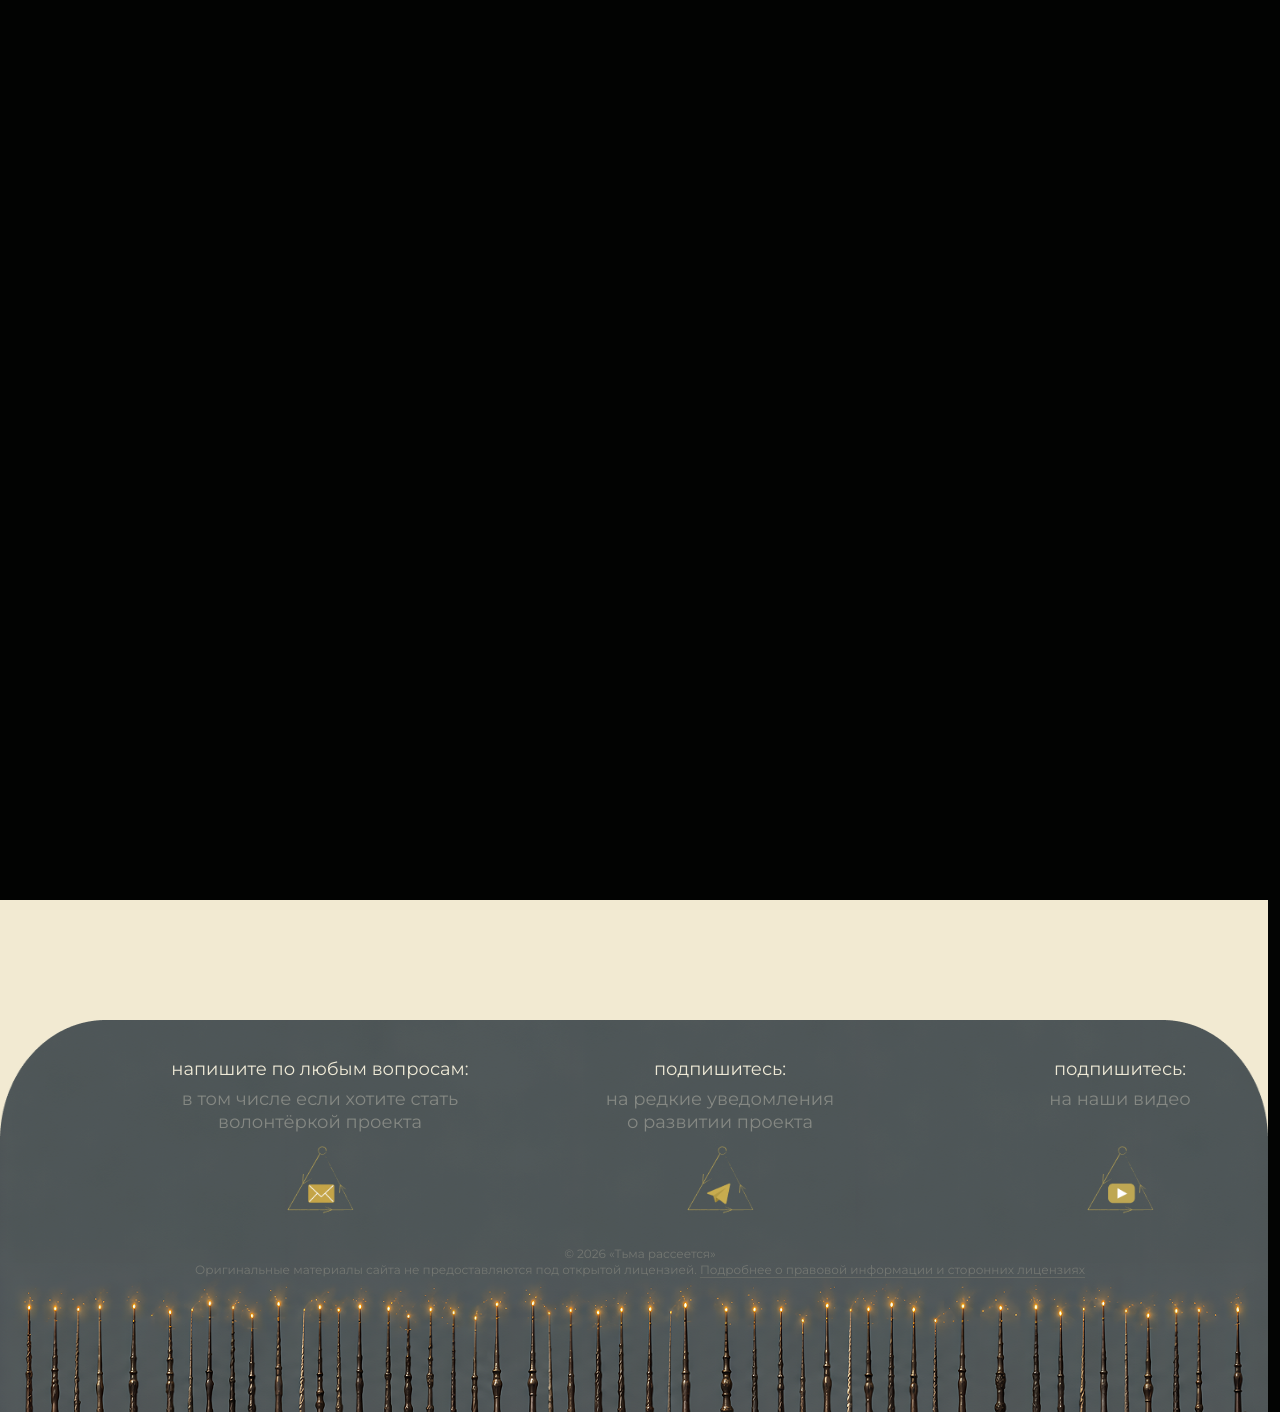
==== commit d50e11d8: "Доработать адаптивные анимации и предупреждение Guide" ====
--- a/index.html
+++ b/index.html
@@ -55,8 +55,8 @@
         }, 6800);
       })();
     </script>
-    <link rel="stylesheet" href="./home.css" />
-    <link rel="stylesheet" href="./footer.css" />
+    <link rel="stylesheet" href="./home.css?v=20260816-1" />
+    <link rel="stylesheet" href="./footer.css?v=20260816-1" />
   </head>
   <body>
     <div class="site-intro" id="site-intro" aria-hidden="true">
@@ -244,6 +244,24 @@
                   </span>
                 </a>
                 <button
+                  class="site-map-action site-map-action-muted site-map-action-psychologists"
+                  type="button"
+                  aria-disabled="true"
+                  data-site-map-disabled="true"
+                >
+                  справочник психологов,<br />
+                  работающих с темой насилия
+                </button>
+                <button
+                  class="site-map-action site-map-action-muted site-map-action-organizations"
+                  type="button"
+                  aria-disabled="true"
+                  data-site-map-disabled="true"
+                >
+                  справочник помогающих<br />
+                  организаций
+                </button>
+                <button
                   class="site-map-action site-map-action-muted site-map-action-answers"
                   type="button"
                   aria-disabled="true"
@@ -253,22 +271,13 @@
                   и обесценивание опыта насилия
                 </button>
                 <button
-                  class="site-map-action site-map-action-muted site-map-action-psychologists"
-                  type="button"
-                  aria-disabled="true"
-                  data-site-map-disabled="true"
-                >
-                  справочник психологов,<br />
-                  работающих с темой насилия
-                </button>
-                <button
-                  class="site-map-action site-map-action-muted site-map-action-organizations"
-                  type="button"
-                  aria-disabled="true"
-                  data-site-map-disabled="true"
-                >
-                  справочник помогающих<br />
-                  организаций
+                  class="site-map-action site-map-action-muted site-map-action-teachers"
+                  type="button"
+                  aria-disabled="true"
+                  data-site-map-disabled="true"
+                >
+                  учителям: всё для проведения<br />
+                  действительно важного классного часа
                 </button>
                 <button
                   class="site-map-action site-map-action-muted site-map-action-test"
@@ -280,23 +289,6 @@
                   рефлексия взрослого человека
                 </button>
                 <button
-                  class="site-map-action site-map-action-muted site-map-action-teachers"
-                  type="button"
-                  aria-disabled="true"
-                  data-site-map-disabled="true"
-                >
-                  учителям: всё для проведения<br />
-                  действительно важного классного часа
-                </button>
-                <button
-                  class="site-map-action site-map-action-muted site-map-action-support-bot"
-                  type="button"
-                  aria-disabled="true"
-                  data-site-map-disabled="true"
-                >
-                  тг-бот с поддержкой
-                </button>
-                <button
                   class="site-map-action site-map-action-muted site-map-action-trauma"
                   type="button"
                   aria-disabled="true"
@@ -322,6 +314,14 @@
                 >
                   обращение<br />
                   к Пережившим насилие
+                </button>
+                <button
+                  class="site-map-action site-map-action-muted site-map-action-support-bot"
+                  type="button"
+                  aria-disabled="true"
+                  data-site-map-disabled="true"
+                >
+                  тг-бот с поддержкой
                 </button>
               </nav>
             </div>
@@ -438,7 +438,7 @@
         </p>
       </article>
     </dialog>
-    <script src="./script.js"></script>
-    <script src="./site-map-three.bundle.js?v=state5-feedback-1"></script>
+    <script src="./script.js?v=20260816-1"></script>
+    <script src="./site-map-three.bundle.js?v=20260816-1"></script>
   </body>
 </html>
--- a/home.css
+++ b/home.css
@@ -775,6 +775,7 @@
   display: block;
   width: 100%;
   height: 100%;
+  background: transparent;
 }
 
 .site-map-actions {
@@ -1284,68 +1285,6 @@
   }
 }
 
-@keyframes site-map-ink-reveal-portrait {
-  0% {
-    -webkit-mask-size:
-      12% 3%,
-      10% 3%,
-      12% 3%,
-      100% 1.5%;
-    mask-size:
-      12% 3%,
-      10% 3%,
-      12% 3%,
-      100% 1.5%;
-    filter: blur(7px) saturate(0.76);
-    opacity: 0;
-  }
-
-  32% {
-    -webkit-mask-size:
-      42% 20%,
-      38% 18%,
-      44% 22%,
-      108% 18%;
-    mask-size:
-      42% 20%,
-      38% 18%,
-      44% 22%,
-      108% 18%;
-    filter: blur(3px) saturate(0.9);
-    opacity: 0.72;
-  }
-
-  66% {
-    -webkit-mask-size:
-      88% 46%,
-      82% 42%,
-      92% 48%,
-      116% 68%;
-    mask-size:
-      88% 46%,
-      82% 42%,
-      92% 48%,
-      116% 68%;
-    filter: blur(1px) saturate(1);
-    opacity: 0.96;
-  }
-
-  100% {
-    -webkit-mask-size:
-      138% 72%,
-      132% 70%,
-      142% 74%,
-      124% 124%;
-    mask-size:
-      138% 72%,
-      132% 70%,
-      142% 74%,
-      124% 124%;
-    filter: blur(0);
-    opacity: 1;
-  }
-}
-
 @media (prefers-reduced-motion: reduce) {
   *,
   *::before,
@@ -1572,20 +1511,27 @@
   }
 
   .home-site-map-section.is-flap-opening .site-map-vertical {
-    opacity: 1;
+    opacity: 0;
+    transition: none;
+  }
+
+  .home-site-map-section.is-flap-opening .site-map-horizontal,
+  .home-site-map-section.is-state-three .site-map-horizontal {
+    transition: none;
   }
 
   .home-site-map-section.is-flap-opening .site-map-horizontal {
     opacity: 0;
+    visibility: hidden;
   }
 
   .site-map-actions {
-    top: 29%;
+    top: 5%;
     left: 12%;
     display: grid;
     width: min(76%, 570px);
     height: auto;
-    grid-template-columns: repeat(3, minmax(0, 1fr));
+    grid-template-columns: repeat(2, minmax(0, 1fr));
     gap: clamp(8px, 1.5vw, 14px);
     padding: 0;
     transform: none;
@@ -1598,41 +1544,46 @@
     left: auto;
     width: 100%;
     height: auto;
-    min-height: clamp(42px, 5.6vw, 56px);
+    min-height: clamp(44px, 5.6vw, 56px);
     padding: 7px 10px 8px;
+    border-radius: clamp(11px, 1.8vw, 16px);
+    background:
+      linear-gradient(135deg, rgba(255, 255, 255, 0.1), rgba(255, 236, 162, 0.025)),
+      rgba(91, 78, 42, 0.14);
+    box-shadow:
+      inset 0 1px 0 rgba(255, 255, 255, 0.18),
+      inset 0 -10px 17px rgba(72, 58, 28, 0.06),
+      0 6px 14px rgba(50, 35, 12, 0.08);
     font-size: clamp(10px, 1.55vw, 14px);
     line-height: 1.08;
+    backdrop-filter: blur(3px) saturate(1.12);
+    -webkit-backdrop-filter: blur(3px) saturate(1.12);
   }
 
   .site-map-action-primary {
+    width: min(46%, 300px);
     min-height: clamp(68px, 8.4vw, 86px);
+    grid-column: 1 / -1;
+    justify-self: end;
+    margin-bottom: clamp(84px, 15vw, 132px);
     padding-inline: 12px;
-  }
-
-  .home-site-map-section.is-state-four-revealing .site-map-layer-state-4 {
-    -webkit-mask-image:
-      radial-gradient(ellipse at center, #000 0%, #000 20%, transparent 63%),
-      radial-gradient(ellipse at center, #000 0%, #000 18%, transparent 59%),
-      radial-gradient(ellipse at center, #000 0%, #000 19%, transparent 61%),
-      linear-gradient(180deg, transparent 0%, #000 22%, #000 78%, transparent 100%);
-    -webkit-mask-position:
-      34% 20%,
-      67% 49%,
-      43% 79%,
-      50% 50%;
-    -webkit-mask-repeat: no-repeat;
-    mask-image:
-      radial-gradient(ellipse at center, #000 0%, #000 20%, transparent 63%),
-      radial-gradient(ellipse at center, #000 0%, #000 18%, transparent 59%),
-      radial-gradient(ellipse at center, #000 0%, #000 19%, transparent 61%),
-      linear-gradient(180deg, transparent 0%, #000 22%, #000 78%, transparent 100%);
-    mask-position:
-      34% 20%,
-      67% 49%,
-      43% 79%,
-      50% 50%;
-    mask-repeat: no-repeat;
-    animation-name: site-map-ink-reveal-portrait;
+    background:
+      linear-gradient(135deg, rgba(255, 255, 255, 0.18), rgba(205, 238, 136, 0.07)),
+      rgba(102, 122, 58, 0.3);
+    box-shadow:
+      inset 0 1px 0 rgba(255, 255, 255, 0.3),
+      inset 0 -18px 22px rgba(96, 74, 25, 0.09),
+      0 8px 20px rgba(50, 35, 12, 0.12);
+  }
+
+  .site-map-action-primary:hover {
+    background:
+      linear-gradient(135deg, rgba(255, 255, 255, 0.22), rgba(205, 238, 136, 0.1)),
+      rgba(113, 136, 64, 0.36);
+  }
+
+  .site-map-action-psychologists {
+    grid-column: 1 / -1;
   }
 }
 
@@ -1676,7 +1627,7 @@
   }
 
   .site-map-actions {
-    top: 29%;
+    top: 5%;
     left: 9%;
     width: min(82%, 360px);
     grid-template-columns: repeat(2, minmax(0, 1fr));
@@ -1691,7 +1642,9 @@
   }
 
   .site-map-action-primary {
+    width: 70%;
     min-height: clamp(66px, 18vw, 78px);
+    margin-bottom: clamp(72px, 22vw, 132px);
     padding-inline: 9px;
   }
 }
--- a/footer.css
+++ b/footer.css
@@ -3,7 +3,7 @@
   src: url("./fonts/Montserrat-Regular.ttf") format("truetype");
   font-weight: 400;
   font-style: normal;
-  font-display: swap;
+  font-display: block;
 }
 
 @font-face {
@@ -11,7 +11,7 @@
   src: url("./fonts/Montserrat-Medium.ttf") format("truetype");
   font-weight: 500;
   font-style: normal;
-  font-display: swap;
+  font-display: block;
 }
 
 .site-footer {
@@ -179,9 +179,21 @@
 }
 
 .legal-dialog .legal-document {
+  --legal-dialog-padding-top: 44px;
+
   max-height: calc(100dvh - 34px);
   padding: 44px 52px 48px;
   overflow-y: auto;
+}
+
+.legal-dialog .legal-document > form:first-child {
+  position: sticky;
+  top: 0;
+  z-index: 2;
+  width: 100%;
+  height: 0;
+  margin: 0;
+  transform: translateY(calc(-1 * var(--legal-dialog-padding-top)));
 }
 
 .legal-document h1,
@@ -229,7 +241,7 @@
 
 .legal-dialog-close {
   position: absolute;
-  z-index: 1;
+  z-index: 2;
   top: 16px;
   right: 18px;
   display: grid;
@@ -305,6 +317,8 @@
   }
 
   .legal-dialog .legal-document {
+    --legal-dialog-padding-top: 48px;
+
     max-height: calc(100dvh - 22px);
     padding: 48px 24px 32px;
   }
